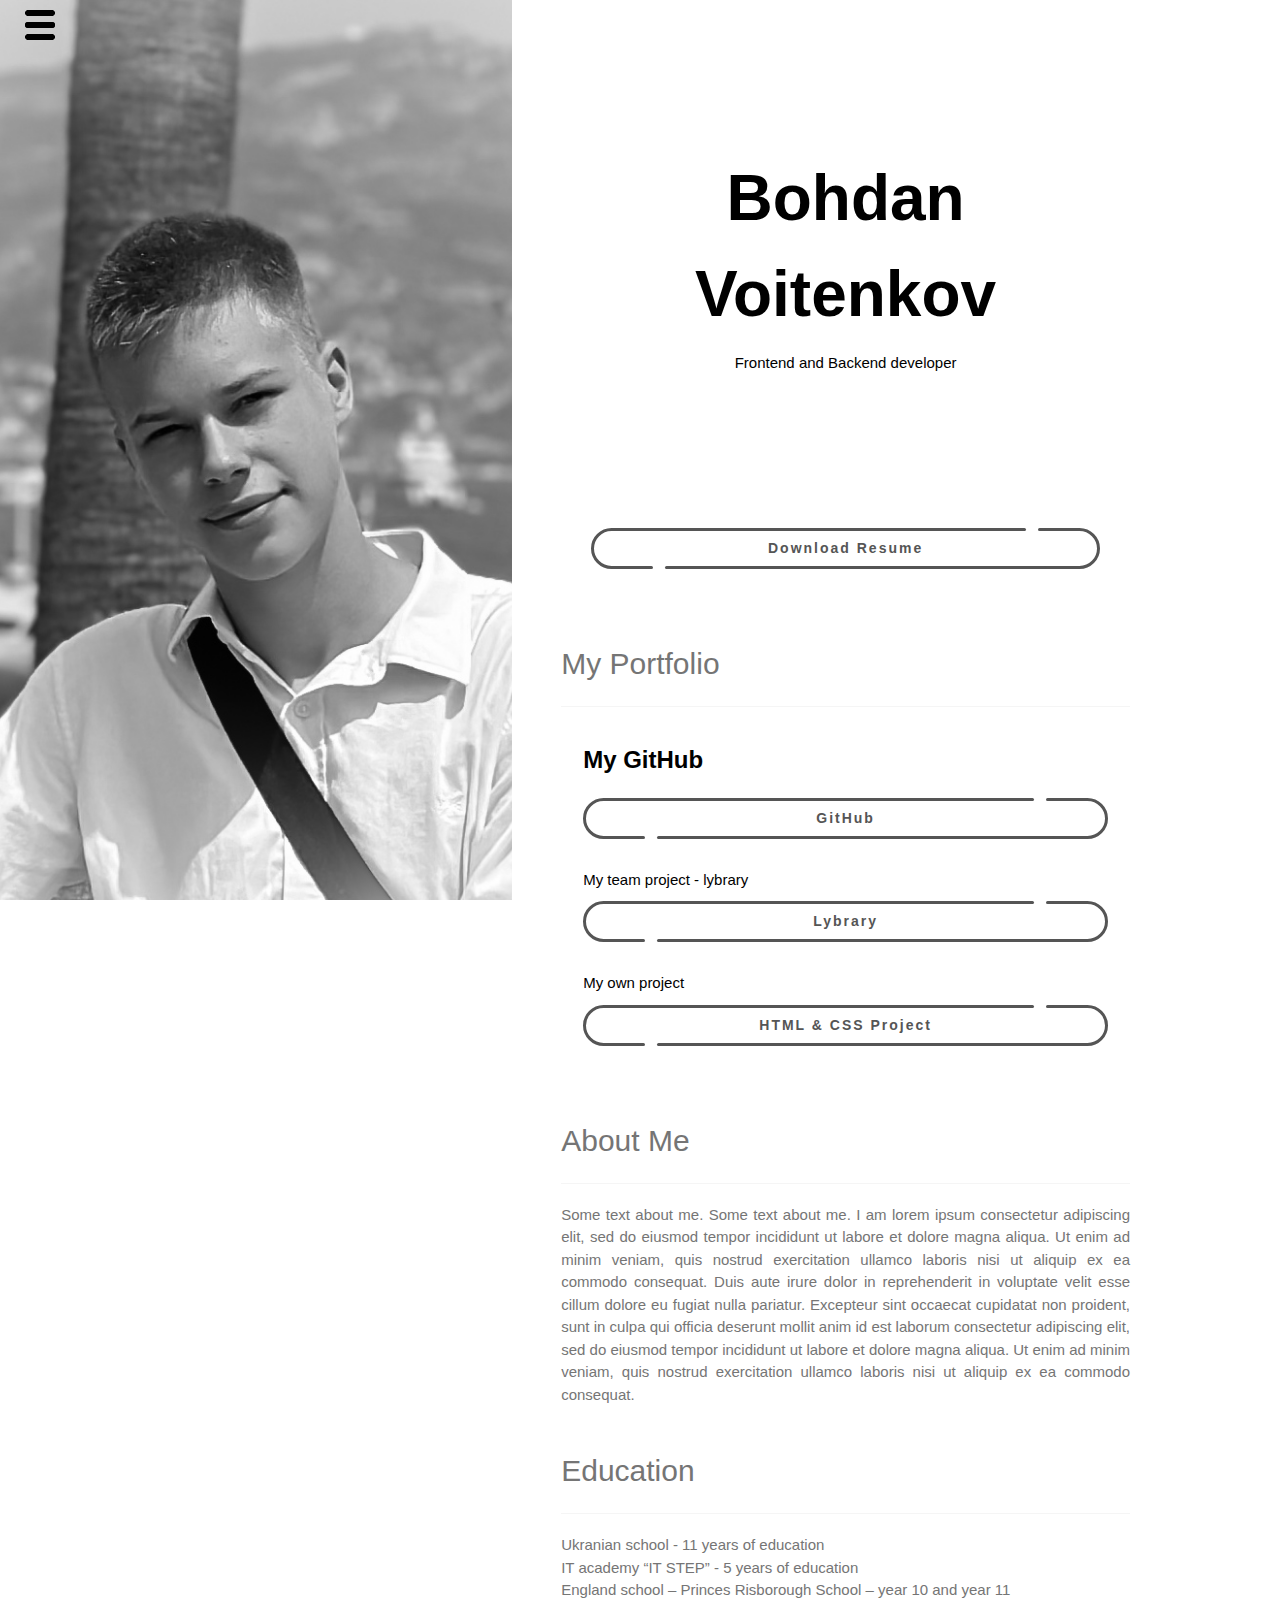
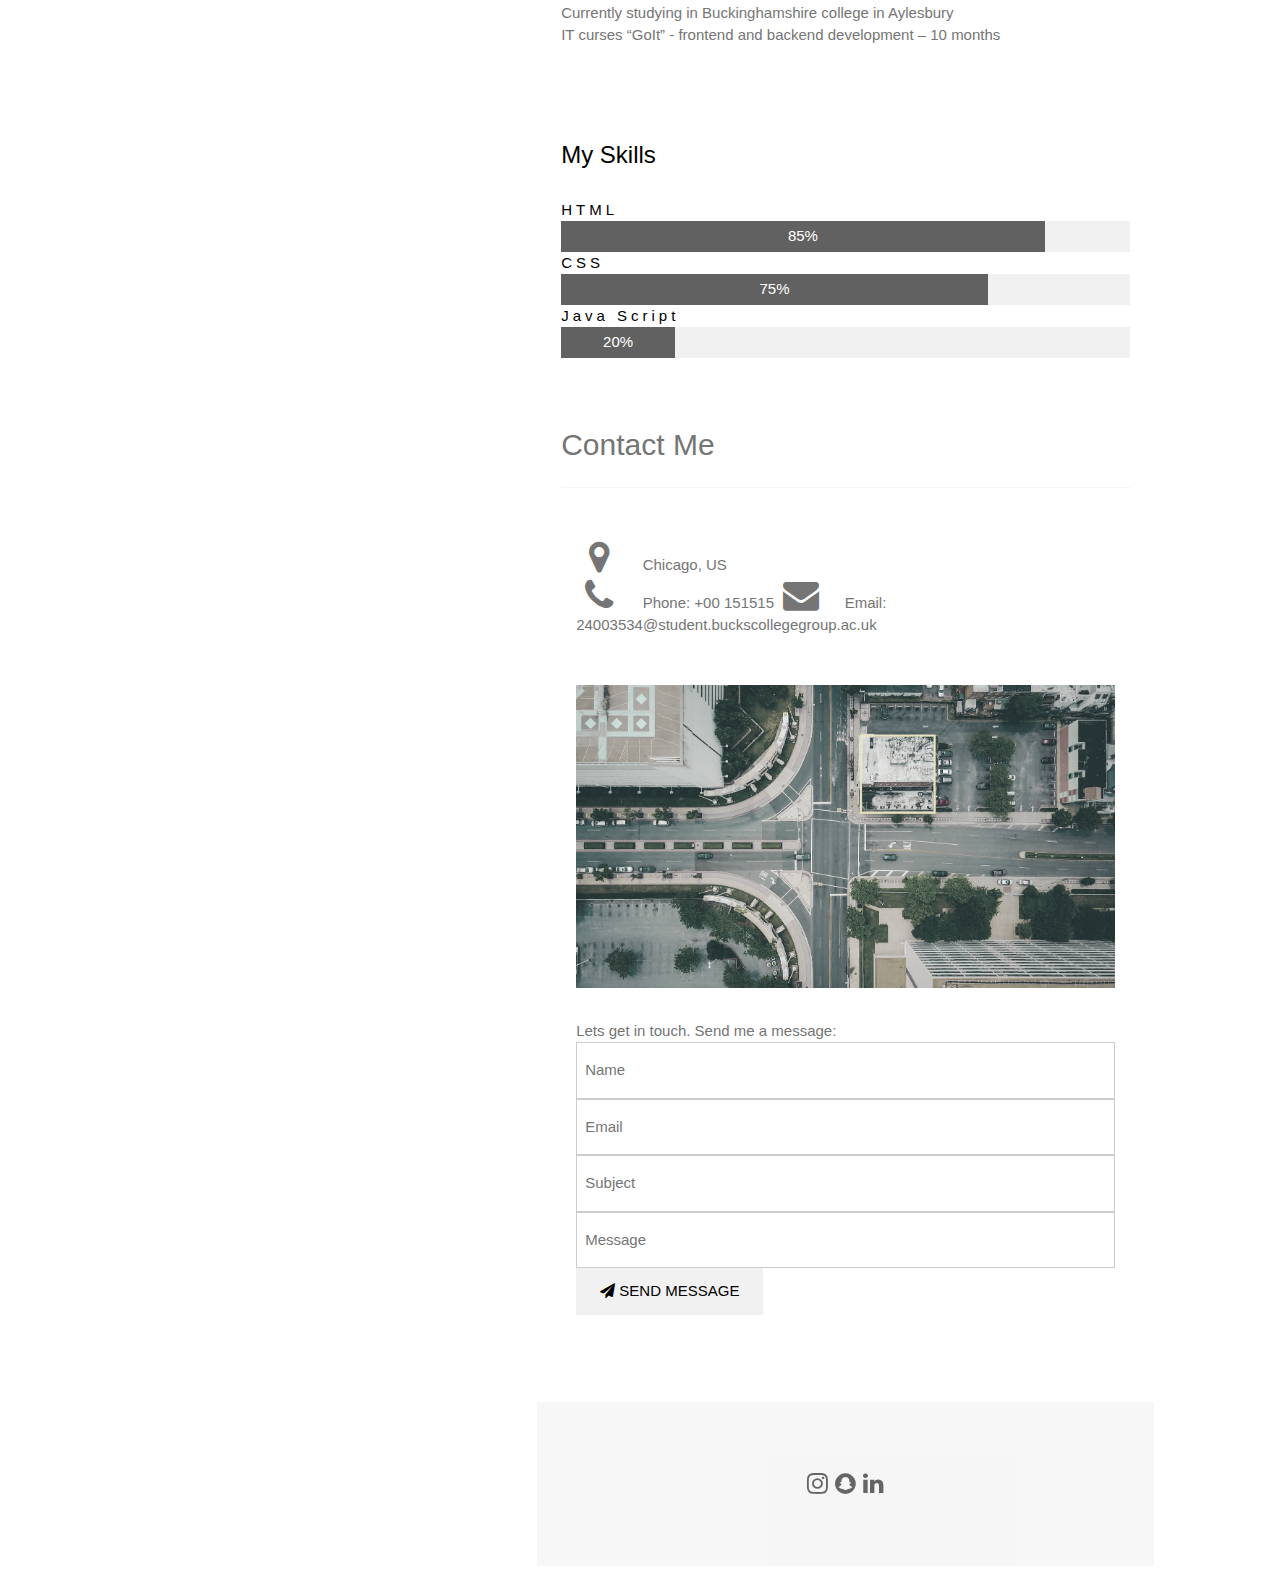
==== index.html @ 703442d8 "btn + contact" ====
<!DOCTYPE html>
<html>
    <head class="head">
<title>Digital Portfolio</title>
<meta charset="UTF-8">
<meta name="viewport" content="width=device-width, initial-scale=1">
<!-- <link rel="stylesheet" href="https://www.w3schools.com/w3css/4/w3.css"> -->
<link rel="stylesheet" href="style.css">
 <link rel="stylesheet" href="w3.css">
<link rel="stylesheet" href="https://fonts.googleapis.com/css?family=Montserrat">
<link rel="stylesheet" href="https://cdnjs.cloudflare.com/ajax/libs/font-awesome/4.7.0/css/font-awesome.min.css">
<!-- Подключение внешнего CSS-файла -->


</head>
<body>



  <div class="img-nav">

    



  <nav class="navbar-burger-mn">
    <div class="back-color-burger">
    <button class="burger-btn-burger-mn"><input type="checkbox" role="button" aria-label="Display the menu" class="menu">
    </button>
    <ul class="nav-links-burger-mn">
      
        <li><a href="#home">Main</a></li>
        <li><a href="#about">About</a></li>
        <li><a href="#education">Education</a></li>
        <li><a href="#skills">Skills</a></li>
      
    </ul>
  </div>
</nav>
<!-- _____________________________ IMG__start_________________________ -->
 
</div>

<div class="main-img">
  <nav class="w3-sidebar w3-hide-medium w3-hide-small" style="width:40%">
    <div class="bgimg">
      <!-- <img src="./img/mainphotoblk.jpg" alt="BV" class="bgimg" > -->
    </div>
  </nav>
  </div>


<!-- _____________________________IMG__END__________________________________ -->

<!-- Hidden Sidebar (reveals when clicked on menu icon) -->

<!-- Page Content -->
<div class="w3-main w3-padding-large" style="margin-left:40%">


  <!-- Header -->
  <header class="w3-container w3-center" style="padding:128px 16px" id="home">
    <h1 class="w3-jumbo"><b>Bohdan Voitenkov</b></h1>
    <p style="padding-bottom: 10px;">Frontend and Backend developer</p>
    <img src="./img/mainphotoblk.jpg" class="w3-image w3-hide-large w3-hide-small w3-round" style="display:block;width:60%;margin:auto;">
    <img src="./img/mainphotoblk.jpg" class="w3-image w3-hide-large w3-hide-medium w3-round" width="1000" height="1333">
    <!-- <button class="w3-button w3-light-grey w3-padding-large w3-margin-top">
      <a href="./Additional/CV.pdf" download="CV.pdf">
      <i class="fa fa-download"></i> Download Resume
    </a>
    </button> -->

    

    
  
  </header>
  <div class="links">
    <a href="./Additional/CV.pdf" download="CV.pdf" target="_blank" class="button type--A">
      <div class="button__line"></div>
      <div class="button__line"></div>
      <span class="button__text">Download Resume</span>
      <div class="button__drow1"></div>
      <!-- <div class="button__drow2"></div> -->
    </a>
  </div>
  

  <!-- Portfolio Section -->
  <div class="w3-padding-32 w3-content" id="portfolio">
    <h2 class="w3-text-grey">My Portfolio</h2>
    <hr class="w3-opacity">
    

    <!-- Grid for photos -->
    <div class="w3-row-padding" style="margin:0 -16px">
      <!-- <div class="w3-half"> -->
        
        
          <div class="links">
            <h3><b>My GitHub</b></h3>
          <a href="https://github.com/kikro1" target="_blank" class="button type--A">
            <div class="button__line"></div>
            <div class="button__line"></div>
            <span class="button__text">GitHub</span>
            <div class="button__drow1"></div>
            <!-- <div class="button__drow2"></div> -->
          </a>
        </div>
        <div class="links">
          <p>My team project - lybrary</p>
          <a href="https://dipsikeducation.github.io/kilobyte/" target="_blank" class="button type--A">
            <div class="button__line"></div>
            <div class="button__line"></div>
            <span class="button__text">Lybrary</span>
            <div class="button__drow1"></div>
            <div class="button__drow2"></div>
          </a>
        </div>
        <div class="links">
          <p>My own project</p>
          <a href="https://kikro1.github.io/goit-markup-hw-04/" target="_blank" class="button type--A">
            <div class="button__line"></div>
            <div class="button__line"></div>
            <span class="button__text">HTML & CSS Project</span>
            <div class="button__drow1"></div>
            <div class="button__drow2"></div>
          </a>
        </div>
      <!-- </div> -->

      
    <!-- End photo grid -->
    
  <!-- End Portfolio Section -->
  </div>

  <!-- About Section -->
  <div class="w3-content w3-justify w3-text-grey w3-padding-32" id="about">
    <h2>About Me</h2>
    <hr class="w3-opacity">
    <p>Some text about me. Some text about me. I am lorem ipsum consectetur adipiscing elit, sed do eiusmod tempor incididunt ut labore et dolore magna aliqua. Ut enim ad minim veniam, quis nostrud exercitation ullamco laboris nisi ut aliquip ex ea commodo
      consequat. Duis aute irure dolor in reprehenderit in voluptate velit esse cillum dolore eu fugiat nulla pariatur. Excepteur sint occaecat cupidatat non proident, sunt in culpa qui officia deserunt mollit anim id est laborum consectetur adipiscing
      elit, sed do eiusmod tempor incididunt ut labore et dolore magna aliqua. Ut enim ad minim veniam, quis nostrud exercitation ullamco laboris nisi ut aliquip ex ea commodo consequat.
    </p>
    <div class="w3-content w3-justify w3-text-grey w3-padding-32" id="education">
      <h2>Education</h2>
      <hr class="w3-opacity">
      <p> 
Ukranian school - 11 years of education <br>

IT academy “IT STEP” - 5 years of education  <br>

England school – Princes Risborough School – year 10 and year 11 <br>

Currently studying in Buckinghamshire college in Aylesbury  <br>

IT curses “GoIt” - frontend and backend development – 10 months  <br>
      </p>
      </div>
      
    </div>
    <div class="skills" id="skills">
    <h3 class="w3-padding-16">My Skills</h3>
    <p class="w3-wide">HTML </p>
    <div class="w3-light-grey">
      <div class="w3-container w3-center w3-padding-small w3-dark-grey" style="width:85%">85%</div>
    </div>
    <p class="w3-wide">CSS</p>
    <div class="w3-light-grey">
      <div class="w3-container w3-center w3-padding-small w3-dark-grey" style="width:75%">75%</div>
    </div>
    <p class="w3-wide">Java Script</p>
    <div class="w3-light-grey">
      <div class="w3-container w3-center w3-padding-small w3-dark-grey" style="width:20%">20%</div>
    </div><br>
  </div>

  <div class="w3-padding-32 w3-content w3-text-grey" id="contact" style="margin-bottom:64px">
    <h2>Contact Me</h2>
    <hr class="w3-opacity">
    <div class="contact-section">
    <div class="w3-section contact-way">
      
      <p><i class="fa fa-map-marker fa-fw w3-xxlarge w3-margin-right"></i> Chicago, US</p>
      <a href="tel:+00 151515"><i class="fa fa-phone fa-fw w3-xxlarge w3-margin-right"></i> Phone: +00 151515</a>
      <a href="mailto:24003534@student.buckscollegegroup.ac.uk"><i class="fa fa-envelope fa-fw w3-xxlarge w3-margin-right"> </i> Email: 24003534@student.buckscollegegroup.ac.uk</a>
    </div>
    
    <!-- Image of location/map -->
    <img src="./img/map.jpg" class="w3-image w3-greyscale" style="width:100%;margin:32px 0">
   
    <p>Lets get in touch. Send me a message:</p>
    <form action="/action_page.php" target="_blank">
      <p><input class="w3-input w3-padding-16 w3-border" type="text" placeholder="Name" required name="Name"></p>
      <p><input class="w3-input w3-padding-16 w3-border" type="text" placeholder="Email" required name="Email"></p>
      <p><input class="w3-input w3-padding-16 w3-border" type="text" placeholder="Subject" required name="Subject"></p>
      <p><input class="w3-input w3-padding-16 w3-border" type="text" placeholder="Message" required name="Message"></p>
      <p>
        <button class="w3-button w3-light-grey w3-padding-large" type="submit">
          <i class="fa fa-paper-plane"></i> SEND MESSAGE
        </button>
      </p>
    </form>
  
    </div>
    
  </div> 
  <!-- End Contact Section -->
    
  

  <footer class="w3-container w3-padding-64 w3-light-grey w3-center w3-opacity w3-xlarge" style="margin:-24px">

    <a href="https://www.instagram.com/" target="_blank"><i class="fa fa-instagram w3-hover-opacity"></i></a>
    <a href="https://www.snapchat.com/" target="_blank"><i class="fa fa-snapchat w3-hover-opacity"></i></a>
    <a href="https://www.linkedin.com/" target="_blank"><i class="fa fa-linkedin w3-hover-opacity"></i></a>

    
  <!-- End footer -->
  </footer>

    

  <script src="script.js"></script>
  

</body>
---- style.css ----
/* ____________________________general__start__________________________ */

body, h1,h2,h3,h4,h5,h6 {font-family: "Montserrat", sans-serif}
.w3-row-padding img {margin-bottom: 12px}

a {
  text-decoration: none;
}



  /* ____________________________general__end__________________________ */



/* ________________________buttons__start______________________ */
.type--A{
    --line_color : #555555 ;
    --back_color : #FFECF6  ;
  }
  .type--B{
    --line_color : #1b1919 ;
    --back_color : #E9ECFF
  }
  .type--C{
    --line_color : #00135C ;
    --back_color : #DEFFFA 
  }
  .button{
      position : relative ;
    
      width : 240px ;
      height : 56px ;
      text-decoration : none ;
      font-size : 14px ; 
      font-weight : bold ;
      color : var(--line_color) ;
      letter-spacing : 2px ;
      transition : all .3s ease ;
      
  }
  .button__text{
      display : flex ;
      justify-content : center ;
      align-items : center ;
      width : 100% ;
      height : 100% ;
      padding: 10px;
  }
  .button::before,
  .button::after,
  .button__text::before,
  .button__text::after{
      content : '' ;
      position : absolute ;
      height : 3px ;
      border-radius : 2px ;
      background : var(--line_color) ;
      transition : all .5s ease ;
  }
  .button::before{
      top : 0 ;
      left : 54px ;
      width : calc( 100% - 56px * 2 - 16px ) ;
  }
  .button::after{
      top : 0 ;
      right : 54px ;
      width : 8px ;
    }
    .button__text::before{
      bottom : 0 ;
      right : 54px ;
      width : calc( 100% - 56px * 2 - 16px ) ;
  }
  .button__text::after{
      bottom : 0 ;
      left : 54px ;
      width : 8px ;
  }
  .button__line{
      position : absolute ;
      top : 0 ;
      width : 56px ;
      height : 100% ;
      overflow : hidden ;
  }
  .button__line::before{
      content : '' ;
      position : absolute ;
      top : 0 ;
      width : 150% ;
      height : 100% ;
      box-sizing : border-box ;
      border-radius : 300px ;
      border : solid 3px var(--line_color) ;
  }
  .button__line:nth-child(1),
  .button__line:nth-child(1)::before{
      left : 0 ;
  }
  .button__line:nth-child(2),
  .button__line:nth-child(2)::before{
      right : 0 ;
  }
  .button:hover{
      letter-spacing : 6px ;
  }
  .button:hover::before,
  .button:hover .button__text::before{
      width : 8px ;
  }
  .button:hover::after,
  .button:hover .button__text::after{
      width : calc( 100% - 56px * 2 - 16px ) ;
  }
 
  
  /* 本体には関係ないスタイル */

  /* ________________________buttons__end______________________ */

  .container{
      width : 100% ;
      height : 300px ;
      display : flex ;
      flex-direction : column ;
      justify-content : center ;
      align-items : center ;
  }
  .button:not(:last-child){
    margin-bottom : 64px ;
  }




  /* ____________________________burger menu__start__________________________ */

  .links {
    padding: 15px;
    margin: 15px;
    padding-top: 0px;
  }
  .links p, h3{
    padding-bottom: 10px;
  }



  * {
    margin: 0;
    padding: 0;
    box-sizing: border-box;
}

.navbar-burger-mn {
    flex-direction: row;
    display: flex;
    justify-content: flex-start; 
    /* padding: 20px; */
    /* background-color: rgba(51, 51, 51, 0.8); */
    position: relative; 
    z-index: 1; 
    align-items:start;
}



.burger-btn-burger-mn {
    display: none;
    background-color: transparent; /* Прозрачный фон кнопки */
    /* color: rgb(0, 0, 0); */
    border: none; /* Убираем границу кнопки */
    font-size: 24px;
    cursor: pointer;
    padding: 10px;
    /* z-index: 1; */
    margin-right: 20px; /* Отступ кнопки от правого края */
    
}

.nav-links-burger-mn {
    list-style: none;
    display: flex;
    padding-right: 20px;
}

.nav-links-burger-mn li {
    /* margin:  15px; */
    padding-right: 20px;
    
}

/* .nav-links-burger-mn a {
    color: rgb(255, 255, 255);
    text-decoration: none;
    font-size: 18px;
} */

@media (min-width: 993px) {
    .nav-links-burger-mn {
        display: none;
        position: absolute;
        right: 0;
        top: 60px; /* Отступ сверху, чтобы меню было ниже кнопки */
        flex-direction: row;
        gap: 10px;
        /* background-color: rgba(51, 51, 51, 0.9);  */
        width: 100%;
        text-align: justify; /* Выравнивание текста по правому краю */
        padding-right: 20px;
        /* z-index: -2; */
        color: white;
        
    }
    

    .burger-btn-burger-mn {
        display: block;
    }

    .nav-links-burger-mn.open-burger-mn {
        display: flex;
        
 
        

    }
    .nav-links-burger-mn.open-burger-mn a{
    /* background-color: #b3b3b3; */
    padding: 15px;
    margin: 0px;
    transition: opacity 2s ease-in-out;

    
    
    
    }




    .nav-links-burger-mn li {
        margin: 10px 0;
      
    }

    .nav-links-burger-mn a {
        color: white;
        text-decoration: none;
        font-size: 18px;
        margin-left: 10px;
        transition: 0.3s;
      transition-delay: 0.3s;
    }
    
}


@media (max-width: 992px) {
    .nav-links-burger-mn {
        display: none;
        position: absolute;
        right: 0;
        top: 60px; /* Отступ сверху, чтобы меню было ниже кнопки */
        flex-direction: row;
        /* background-color: rgba(51, 51, 51, 0.9);  */
        width: 100%;
        text-align: right; /* Выравнивание текста по правому краю */
        
        /* z-index: -2; */
        gap: 10px;
        
    }

    .burger-btn-burger-mn {
        display: block;
        padding-right: 20px;
    }

    .nav-links-burger-mn.open-burger-mn {

        display: flex;
        

    }
    .nav-links-burger-mn.open-burger-mn a{
      /* background-color: #b3b3b3; */
      padding: 15px;
      margin: 0px;
      transition: opacity 2s ease-in-out;
    }
    

    .nav-links-burger-mn li {
        margin: 10px 0;
    }
}
.nav-links-burger-mn a {
    color: rgb(255, 255, 255);
    text-decoration: none;
    font-size: 18px;
    margin-left: 0px;
    align-items: flex-start;
    
}


  /* ____________________________burger menu__start__________________________ */




  /* ____________________________burger menu-button__start__________________________ */
  @media (max-width: 992px) {
.menu.open-burger-mn {
    --c: rgb(255, 255, 255); /* the color */

    transition: 0.4s;
  transition-delay: 0.7s;
}
  }

  @media (min-width: 993px) {
    .menu.open-burger-mn {
        --c: rgb(255, 255, 255); /* the color */
    
        transition: 0.4s;
      transition-delay: 0.7s;
    }
    .open-burger-mn-back {
      background: black;
    position: fixed;
    top: 0;
    left: 0;
    width: 100%;
    height: 100px;
    /* transition: 0.1s;
    transition-delay: 0.1s; */
    overflow: hidden;
  
  }
      }


.menu {
    --s: 30px; /* control the size */
    --c: rgb(0, 0, 0); /* the color */
    
    height: var(--s);
    aspect-ratio: 1;
    border: none;
    padding: 0;
    border-inline: calc(var(--s)/2) solid #0000; 
    box-sizing: content-box;
    --_g1: linear-gradient(var(--c) 20%,#0000 0 80%,var(--c) 0) 
           no-repeat content-box border-box;
    --_g2: radial-gradient(circle closest-side at 50% 12.5%,var(--c) 95%,#0000) 
           repeat-y content-box border-box;
    background: 
      var(--_g2) left  var(--_p,0px) top,
      var(--_g1) left  calc(var(--s)/10 + var(--_p,0px)) top,
      var(--_g2) right var(--_p,0px) top,
      var(--_g1) right calc(var(--s)/10 + var(--_p,0px)) top;
    background-size: 
      20% 80%,
      40% 100%;
    position: relative;
    clip-path: inset(0 25%);
    -webkit-mask: linear-gradient(90deg,#0000,#000 25% 75%,#0000);
    cursor: pointer;
    transition: 
      background-position .5s var(--_s,.5s), 
      clip-path 0s var(--_s,.6s);
    -webkit-appearance:none;
    -moz-appearance:none;
    appearance:none;
  }
  .menu:before,
  .menu:after {
    content:"";
    position: absolute;
    border-radius: var(--s);
    inset: 40% 0;
    background: var(--c);
    transition: transform .5s calc(.5s - var(--_s,.5s));
  }
  
  .menu:checked {
    clip-path: inset(0);
    --_p: calc(-1*var(--s));
    --_s: 0s;
  }
  .menu:checked:before {
    transform: rotate(45deg);
  }
  .menu:checked:after {
    transform: rotate(-45deg);
    
  }

  .menu.open-burger-mn {

    /* background-color: #ffffff; */
  }
  .menu:focus-visible {
    clip-path: none;
    -webkit-mask: none;
    border: none;
    outline: 2px solid var(--c);
    outline-offset: 5px;
  }
  
  body {
    margin:0;
    min-height:100vh;
    display:grid;
    place-content:center;
  }
    /* ____________________________burger menu-button__end__________________________ */


    .bgimg {
        background-position: center;
        background-repeat: no-repeat;
        background-size: cover;
        background-image: url(./img/mainphotoblk.jpg); 
        height: 100%; 
        width: 100%; 
        position: relative; 
        top: 0; 
        left:  0;
        /* z-index: -2;  */
    }

    .img-nav {
        display: flex;
    
        padding: 0px;
        margin: 0px;
        left: 0px;
        position: fixed;
        top: 0; /* Начало сверху */
        left:  0;
        z-index: 999;
    }
    .open-burger-mn-back {
        background: black;
      position: fixed;
      top: 0;
      left: 0;
      width: 100%;
      height: 100px;
      z-index: 99999;
      /* transition: 0.1s;
      transition-delay: 0.1s; */
      overflow: hidden;
    
    }

    .main-img {
      display: flex;
    
        padding: 0px;
        margin: 0px;
        left: 0px;
        position: fixed;
        top: 0; /* Начало сверху */
        left:  0;
    }

    .contact-section {
      padding: 15px;

    }
    .contact-section {
      gap: 10px;
    }
    .contact-way {
      flex-direction: column;
    }
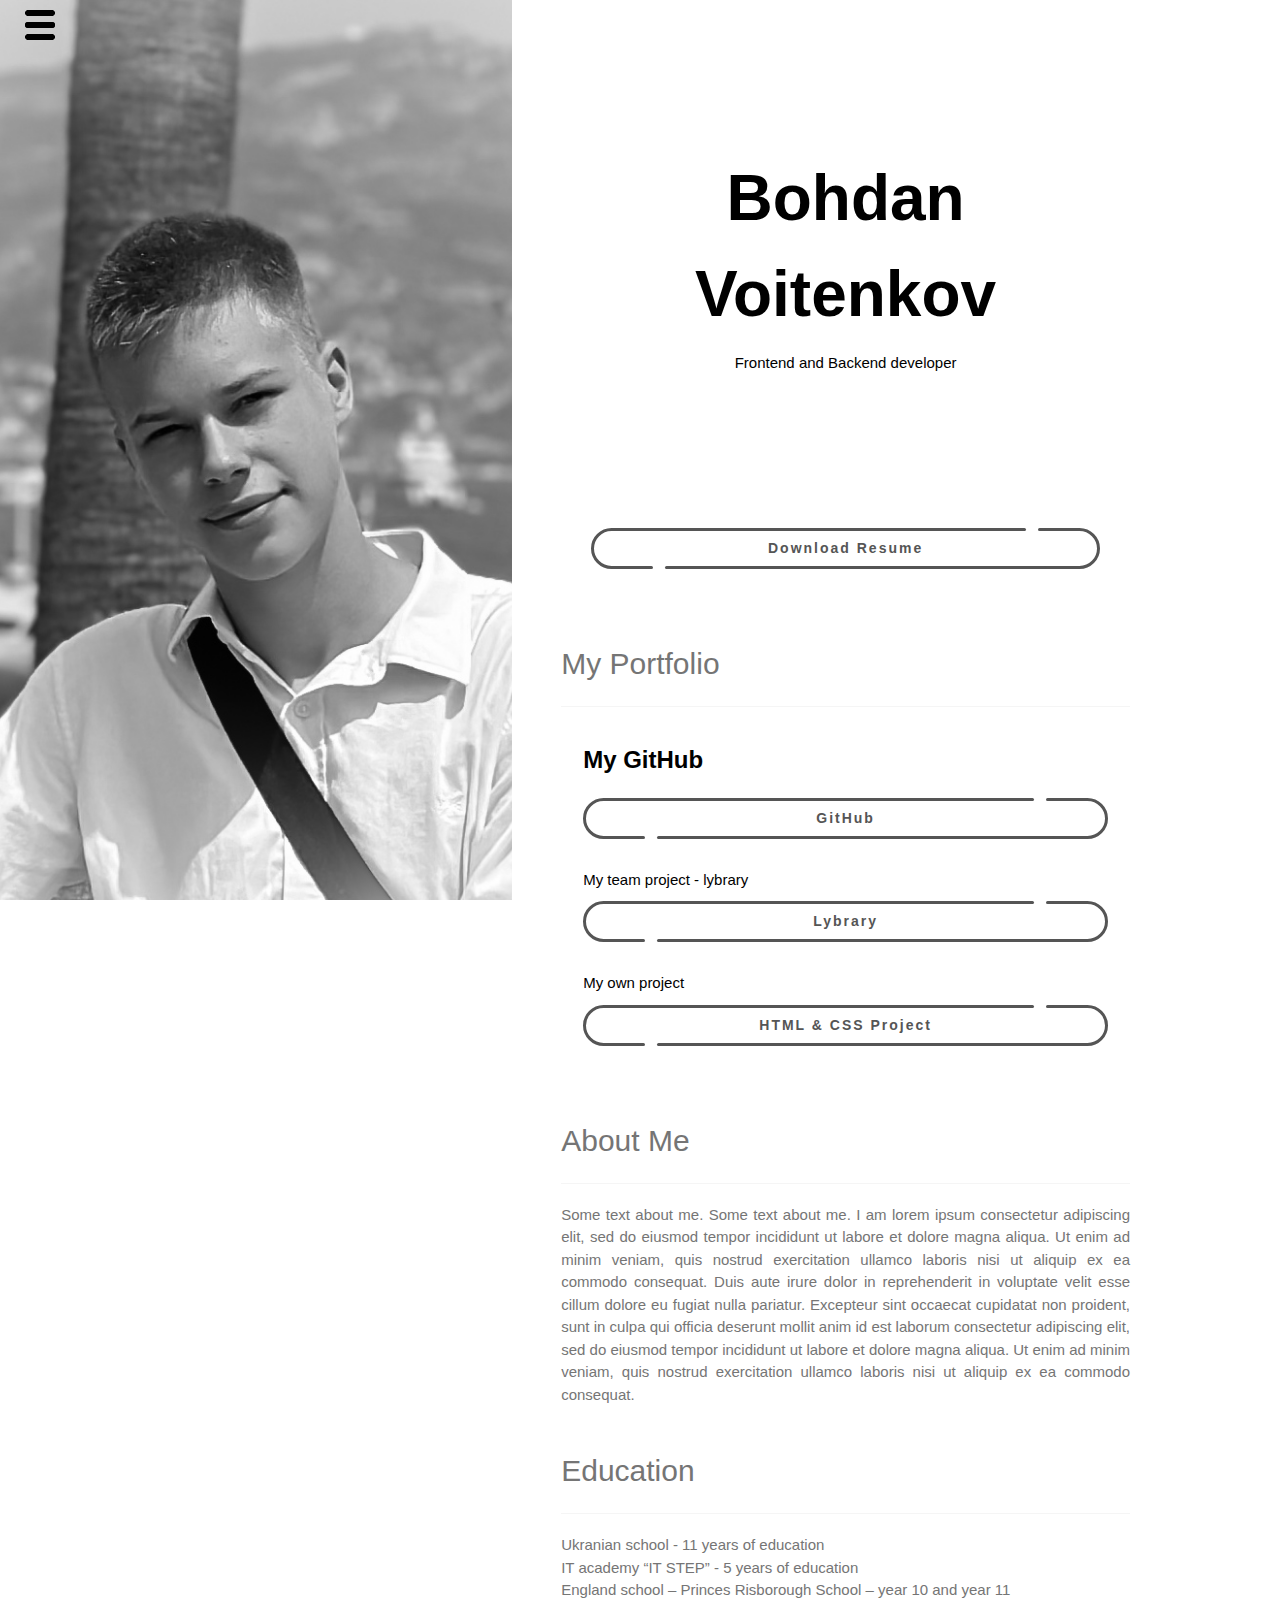
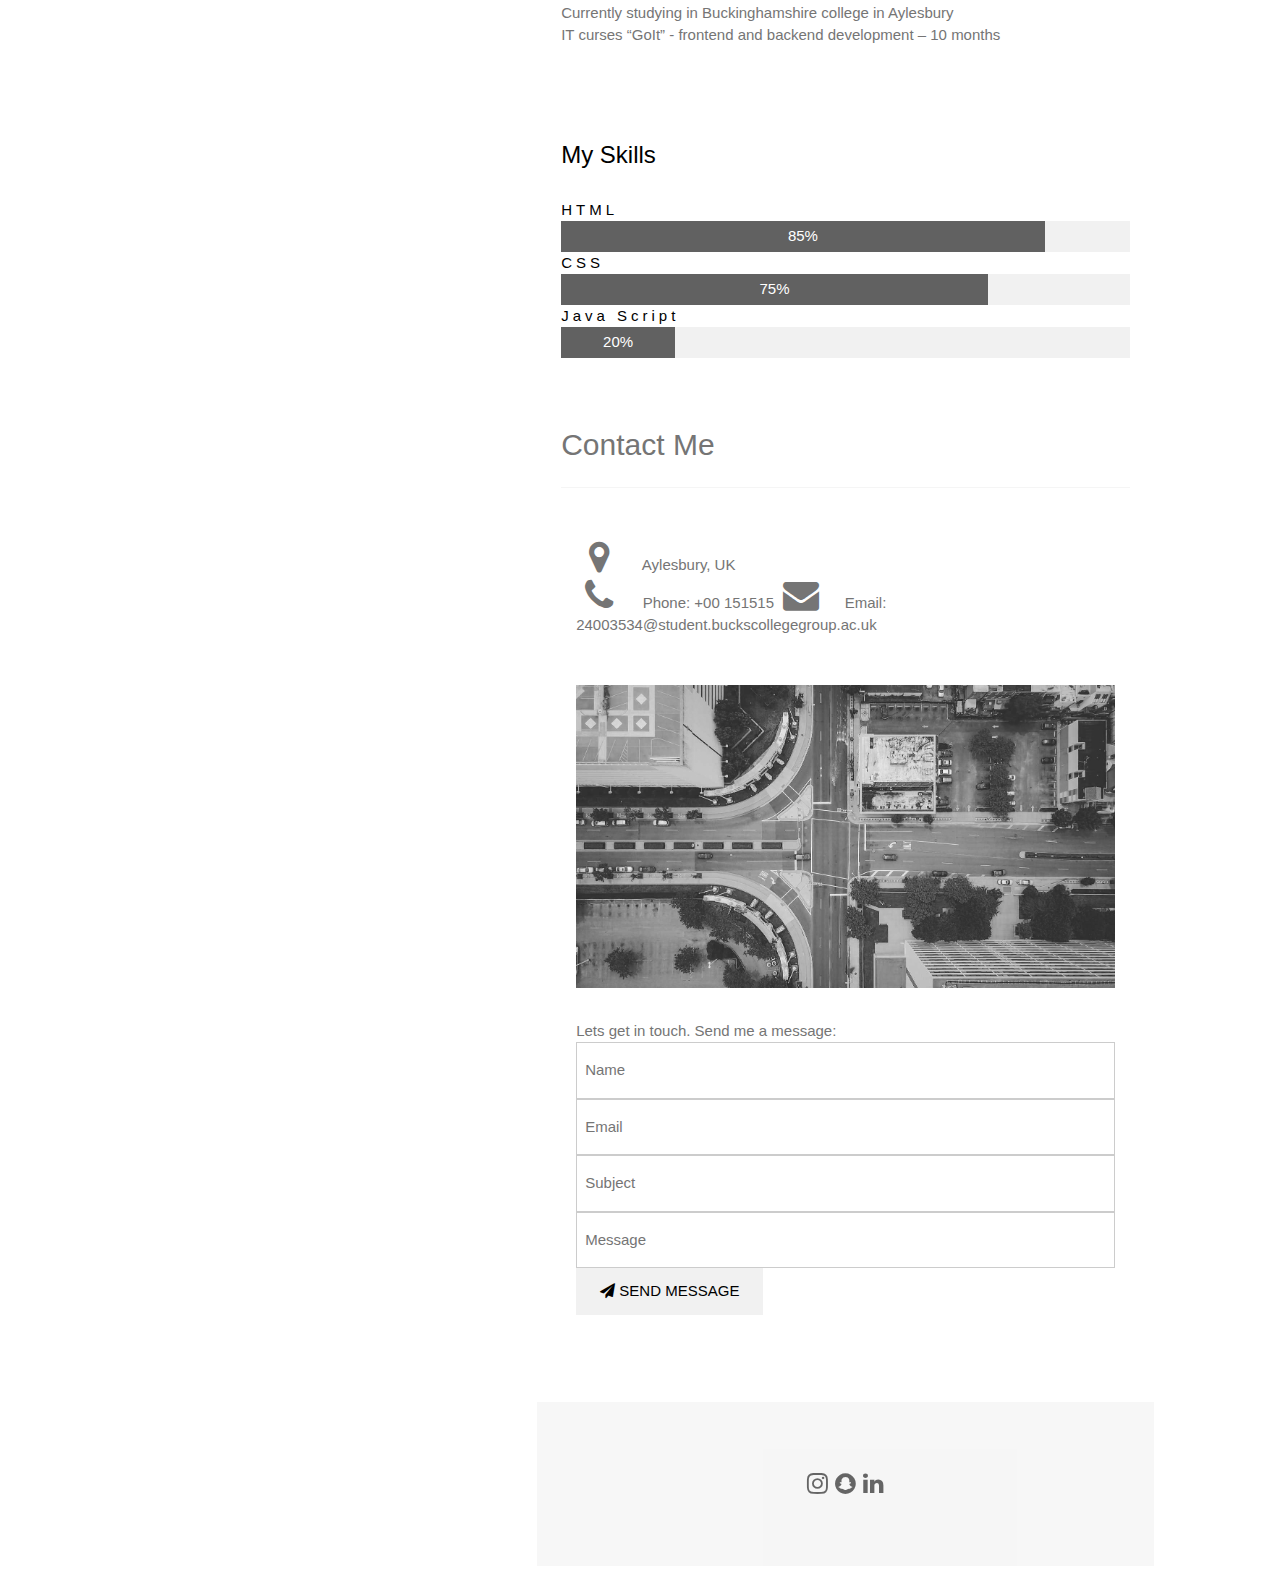
==== commit d209c4d5: "img" ====
--- a/index.html
+++ b/index.html
@@ -179,16 +179,16 @@
   <div class="w3-padding-32 w3-content w3-text-grey" id="contact" style="margin-bottom:64px">
     <h2>Contact Me</h2>
     <hr class="w3-opacity">
-    <div class="contact-section">
+    <div class="contact-section"> 
     <div class="w3-section contact-way">
       
-      <p><i class="fa fa-map-marker fa-fw w3-xxlarge w3-margin-right"></i> Chicago, US</p>
+      <p><i class="fa fa-map-marker fa-fw w3-xxlarge w3-margin-right"></i> Aylesbury, UK</p>
       <a href="tel:+00 151515"><i class="fa fa-phone fa-fw w3-xxlarge w3-margin-right"></i> Phone: +00 151515</a>
       <a href="mailto:24003534@student.buckscollegegroup.ac.uk"><i class="fa fa-envelope fa-fw w3-xxlarge w3-margin-right"> </i> Email: 24003534@student.buckscollegegroup.ac.uk</a>
     </div>
     
     <!-- Image of location/map -->
-    <img src="./img/map.jpg" class="w3-image w3-greyscale" style="width:100%;margin:32px 0">
+    <img src="./img/mapblk.JPG" class="w3-image w3-greyscale" style="width:100%;margin:32px 0">
    
     <p>Lets get in touch. Send me a message:</p>
     <form action="/action_page.php" target="_blank">
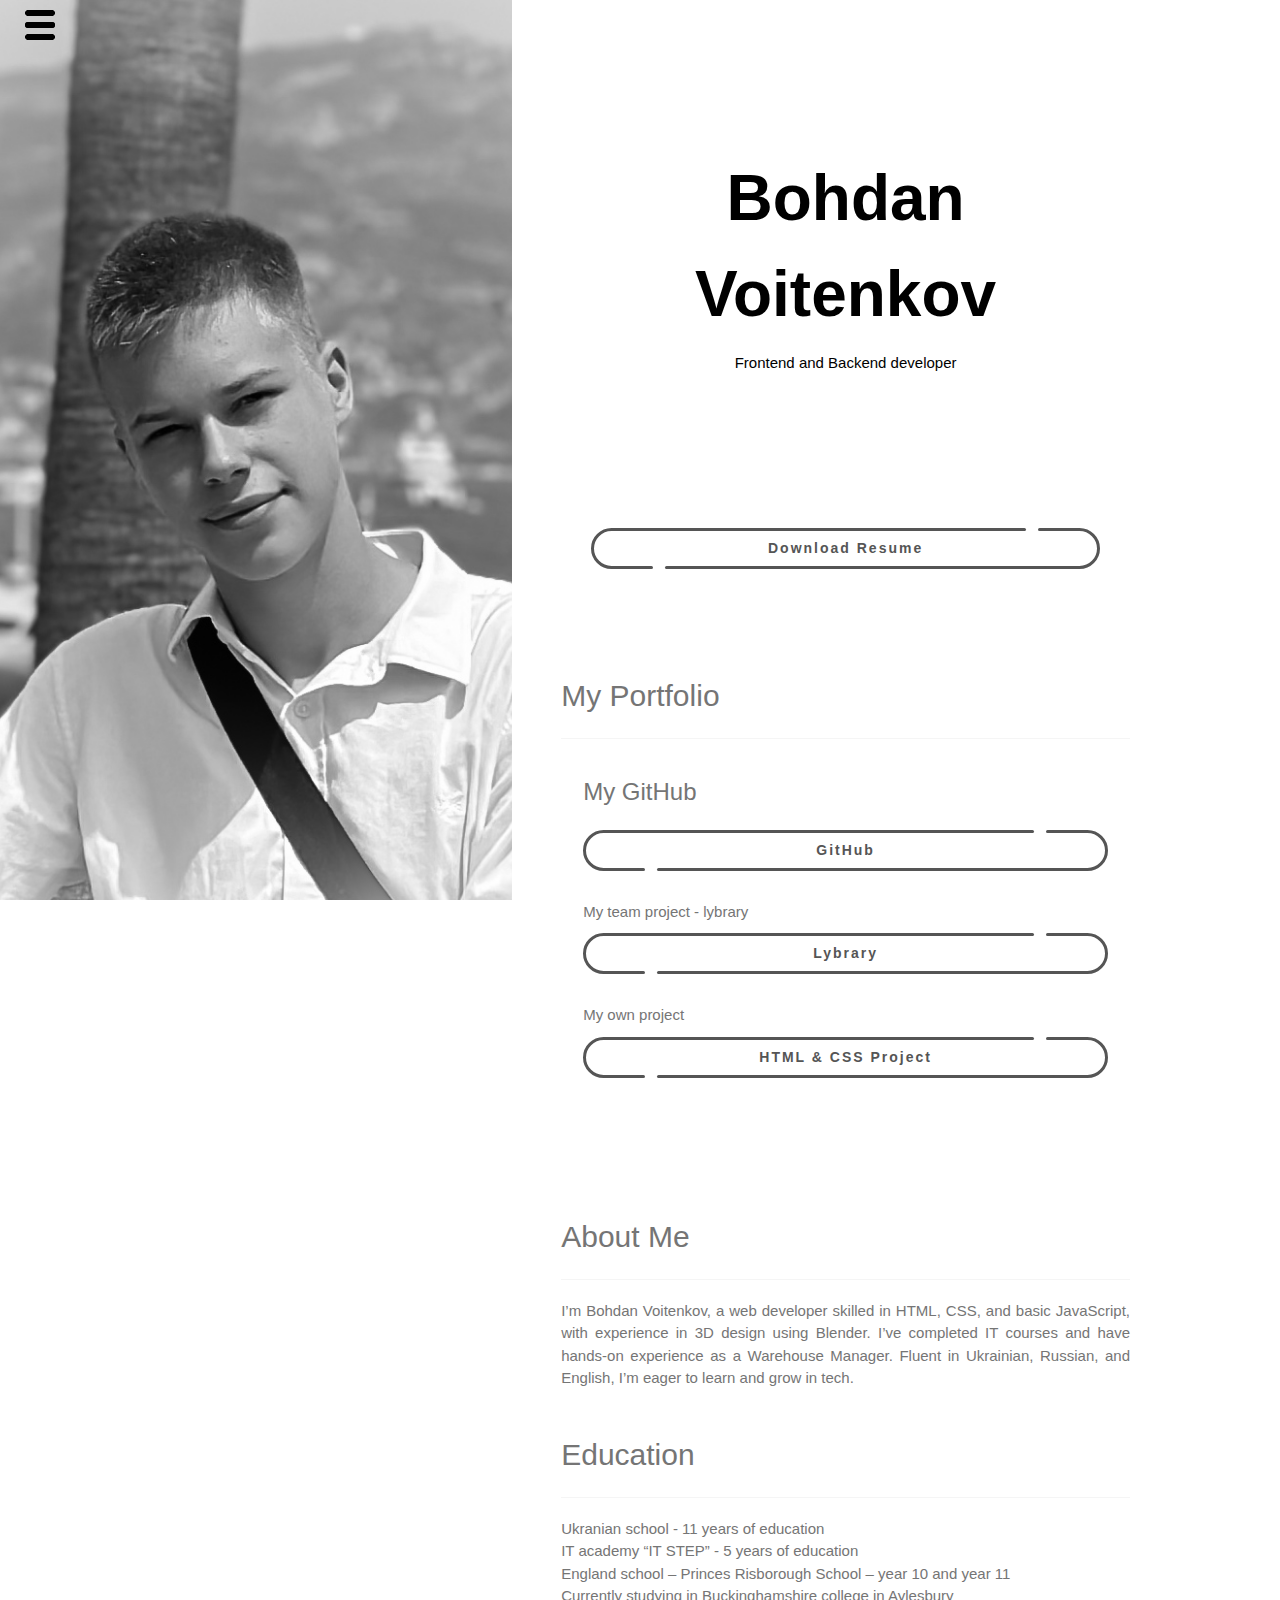
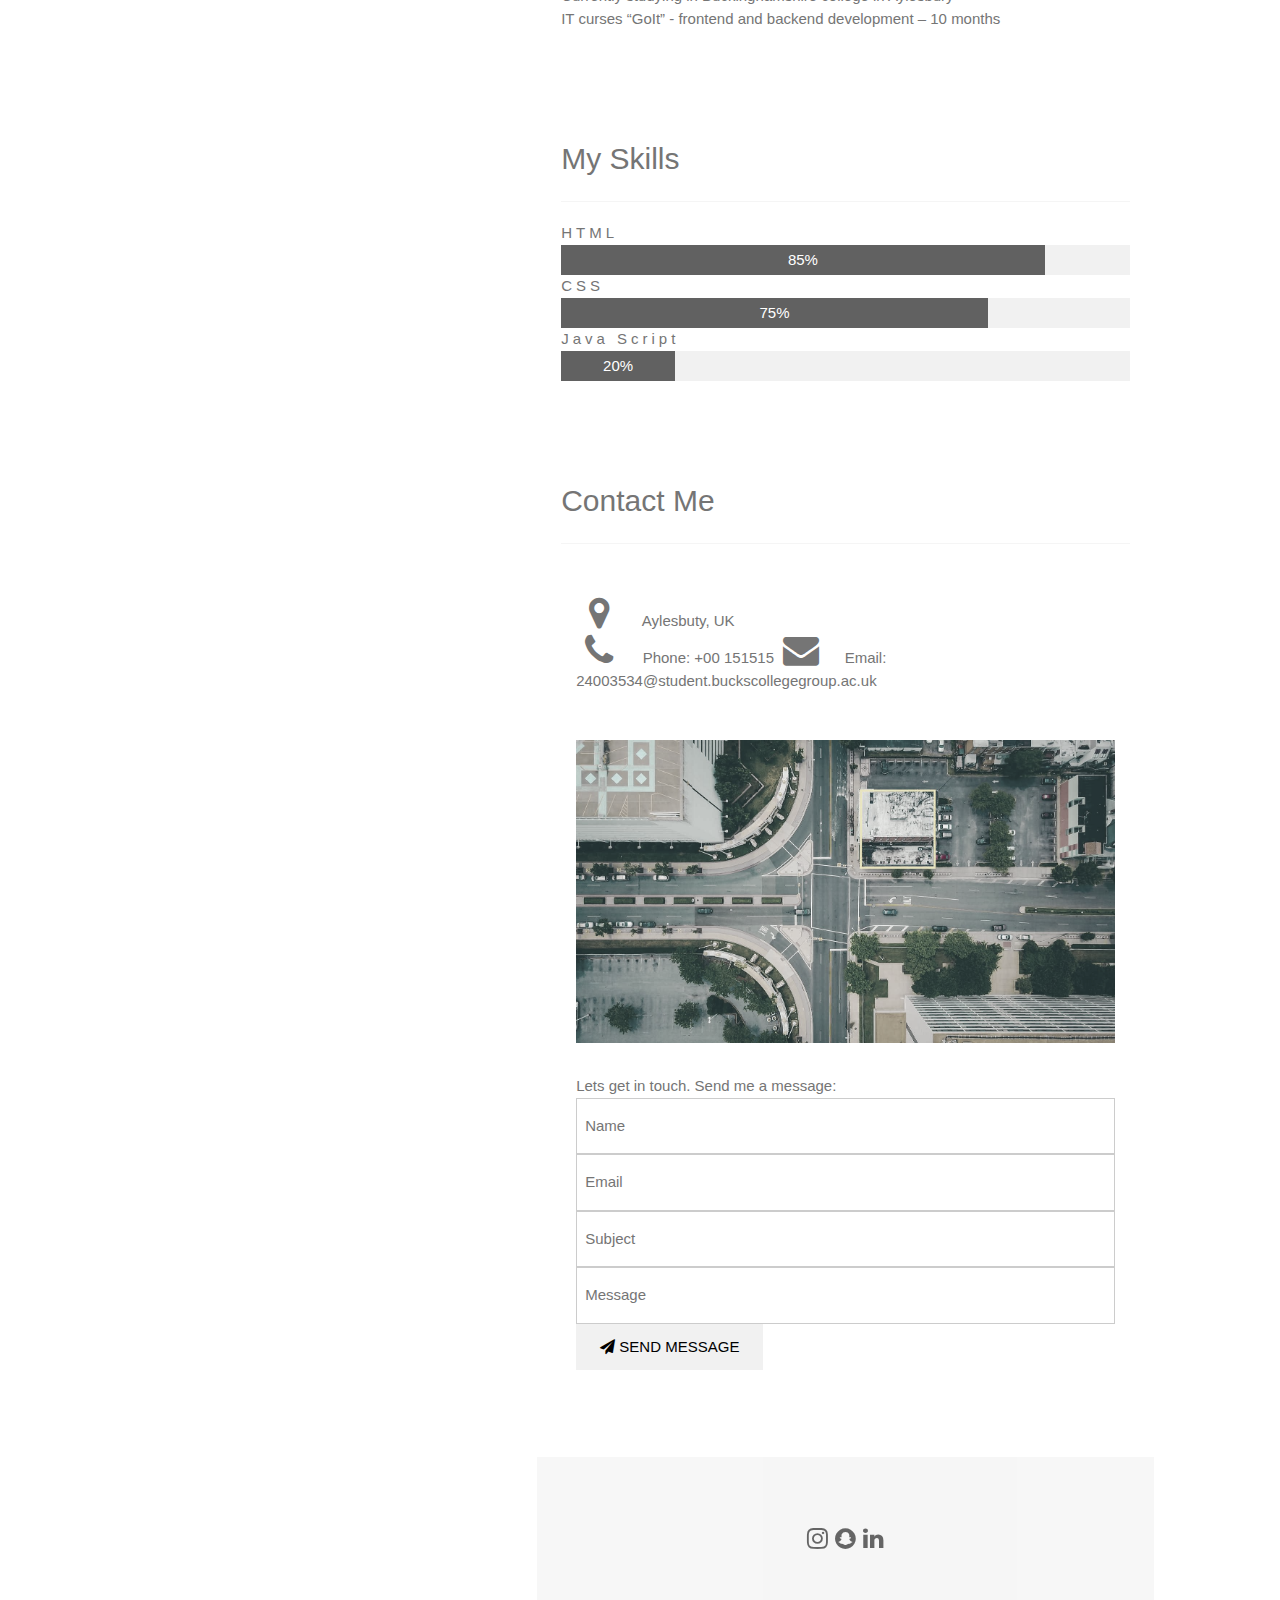
==== commit 92d14f82: "pages" ====
--- a/index.html
+++ b/index.html
@@ -29,10 +29,10 @@
     </button>
     <ul class="nav-links-burger-mn">
       
-        <li><a href="#home">Main</a></li>
-        <li><a href="#about">About</a></li>
-        <li><a href="#education">Education</a></li>
-        <li><a href="#skills">Skills</a></li>
+        <li><a href="./pages/portfolio.html">Portfolio</a></li>
+        <li><a href="./pages/about.html">About</a></li>
+        <li><a href="./pages/education.html">Education</a></li>
+        <li><a href="./pages/skills.html">Skills</a></li>
       
     </ul>
   </div>
@@ -87,6 +87,7 @@
   
 
   <!-- Portfolio Section -->
+  <div class="w3-content w3-justify w3-text-grey w3-padding-32" id="about">
   <div class="w3-padding-32 w3-content" id="portfolio">
     <h2 class="w3-text-grey">My Portfolio</h2>
     <hr class="w3-opacity">
@@ -98,7 +99,7 @@
         
         
           <div class="links">
-            <h3><b>My GitHub</b></h3>
+            <h3>My GitHub</h3>
           <a href="https://github.com/kikro1" target="_blank" class="button type--A">
             <div class="button__line"></div>
             <div class="button__line"></div>
@@ -127,21 +128,23 @@
             <div class="button__drow2"></div>
           </a>
         </div>
-      <!-- </div> -->
+      </div>
 
       
     <!-- End photo grid -->
     
   <!-- End Portfolio Section -->
+  </div>
   </div>
 
   <!-- About Section -->
   <div class="w3-content w3-justify w3-text-grey w3-padding-32" id="about">
     <h2>About Me</h2>
     <hr class="w3-opacity">
-    <p>Some text about me. Some text about me. I am lorem ipsum consectetur adipiscing elit, sed do eiusmod tempor incididunt ut labore et dolore magna aliqua. Ut enim ad minim veniam, quis nostrud exercitation ullamco laboris nisi ut aliquip ex ea commodo
-      consequat. Duis aute irure dolor in reprehenderit in voluptate velit esse cillum dolore eu fugiat nulla pariatur. Excepteur sint occaecat cupidatat non proident, sunt in culpa qui officia deserunt mollit anim id est laborum consectetur adipiscing
-      elit, sed do eiusmod tempor incididunt ut labore et dolore magna aliqua. Ut enim ad minim veniam, quis nostrud exercitation ullamco laboris nisi ut aliquip ex ea commodo consequat.
+    <p>I’m Bohdan Voitenkov, a web developer skilled in HTML, CSS, and basic JavaScript, 
+      with experience in 3D design using Blender. 
+      I’ve completed IT courses and have hands-on experience as a Warehouse Manager.
+       Fluent in Ukrainian, Russian, and English, I’m eager to learn and grow in tech.
     </p>
     <div class="w3-content w3-justify w3-text-grey w3-padding-32" id="education">
       <h2>Education</h2>
@@ -160,8 +163,13 @@
       </div>
       
     </div>
+
+
+    <div class="w3-content w3-justify w3-text-grey w3-padding-32" id="about">
+      <h2>My Skills</h2>
+      <hr class="w3-opacity">
     <div class="skills" id="skills">
-    <h3 class="w3-padding-16">My Skills</h3>
+    <!-- <h3 class="w3-padding-16"></h3> -->
     <p class="w3-wide">HTML </p>
     <div class="w3-light-grey">
       <div class="w3-container w3-center w3-padding-small w3-dark-grey" style="width:85%">85%</div>
@@ -175,20 +183,21 @@
       <div class="w3-container w3-center w3-padding-small w3-dark-grey" style="width:20%">20%</div>
     </div><br>
   </div>
+  </div>
 
   <div class="w3-padding-32 w3-content w3-text-grey" id="contact" style="margin-bottom:64px">
     <h2>Contact Me</h2>
     <hr class="w3-opacity">
-    <div class="contact-section"> 
+    <div class="contact-section">
     <div class="w3-section contact-way">
       
-      <p><i class="fa fa-map-marker fa-fw w3-xxlarge w3-margin-right"></i> Aylesbury, UK</p>
+      <p><i class="fa fa-map-marker fa-fw w3-xxlarge w3-margin-right"></i> Aylesbuty, UK</p>
       <a href="tel:+00 151515"><i class="fa fa-phone fa-fw w3-xxlarge w3-margin-right"></i> Phone: +00 151515</a>
       <a href="mailto:24003534@student.buckscollegegroup.ac.uk"><i class="fa fa-envelope fa-fw w3-xxlarge w3-margin-right"> </i> Email: 24003534@student.buckscollegegroup.ac.uk</a>
     </div>
     
     <!-- Image of location/map -->
-    <img src="./img/mapblk.JPG" class="w3-image w3-greyscale" style="width:100%;margin:32px 0">
+    <img src="./img/map.jpg" class="w3-image w3-greyscale" style="width:100%;margin:32px 0">
    
     <p>Lets get in touch. Send me a message:</p>
     <form action="/action_page.php" target="_blank">
--- a/style.css
+++ b/style.css
@@ -327,7 +327,7 @@
         --c: rgb(255, 255, 255); /* the color */
     
         transition: 0.4s;
-      transition-delay: 0.7s;
+      transition-delay: 0.4s;
     }
     .open-burger-mn-back {
       background: black;
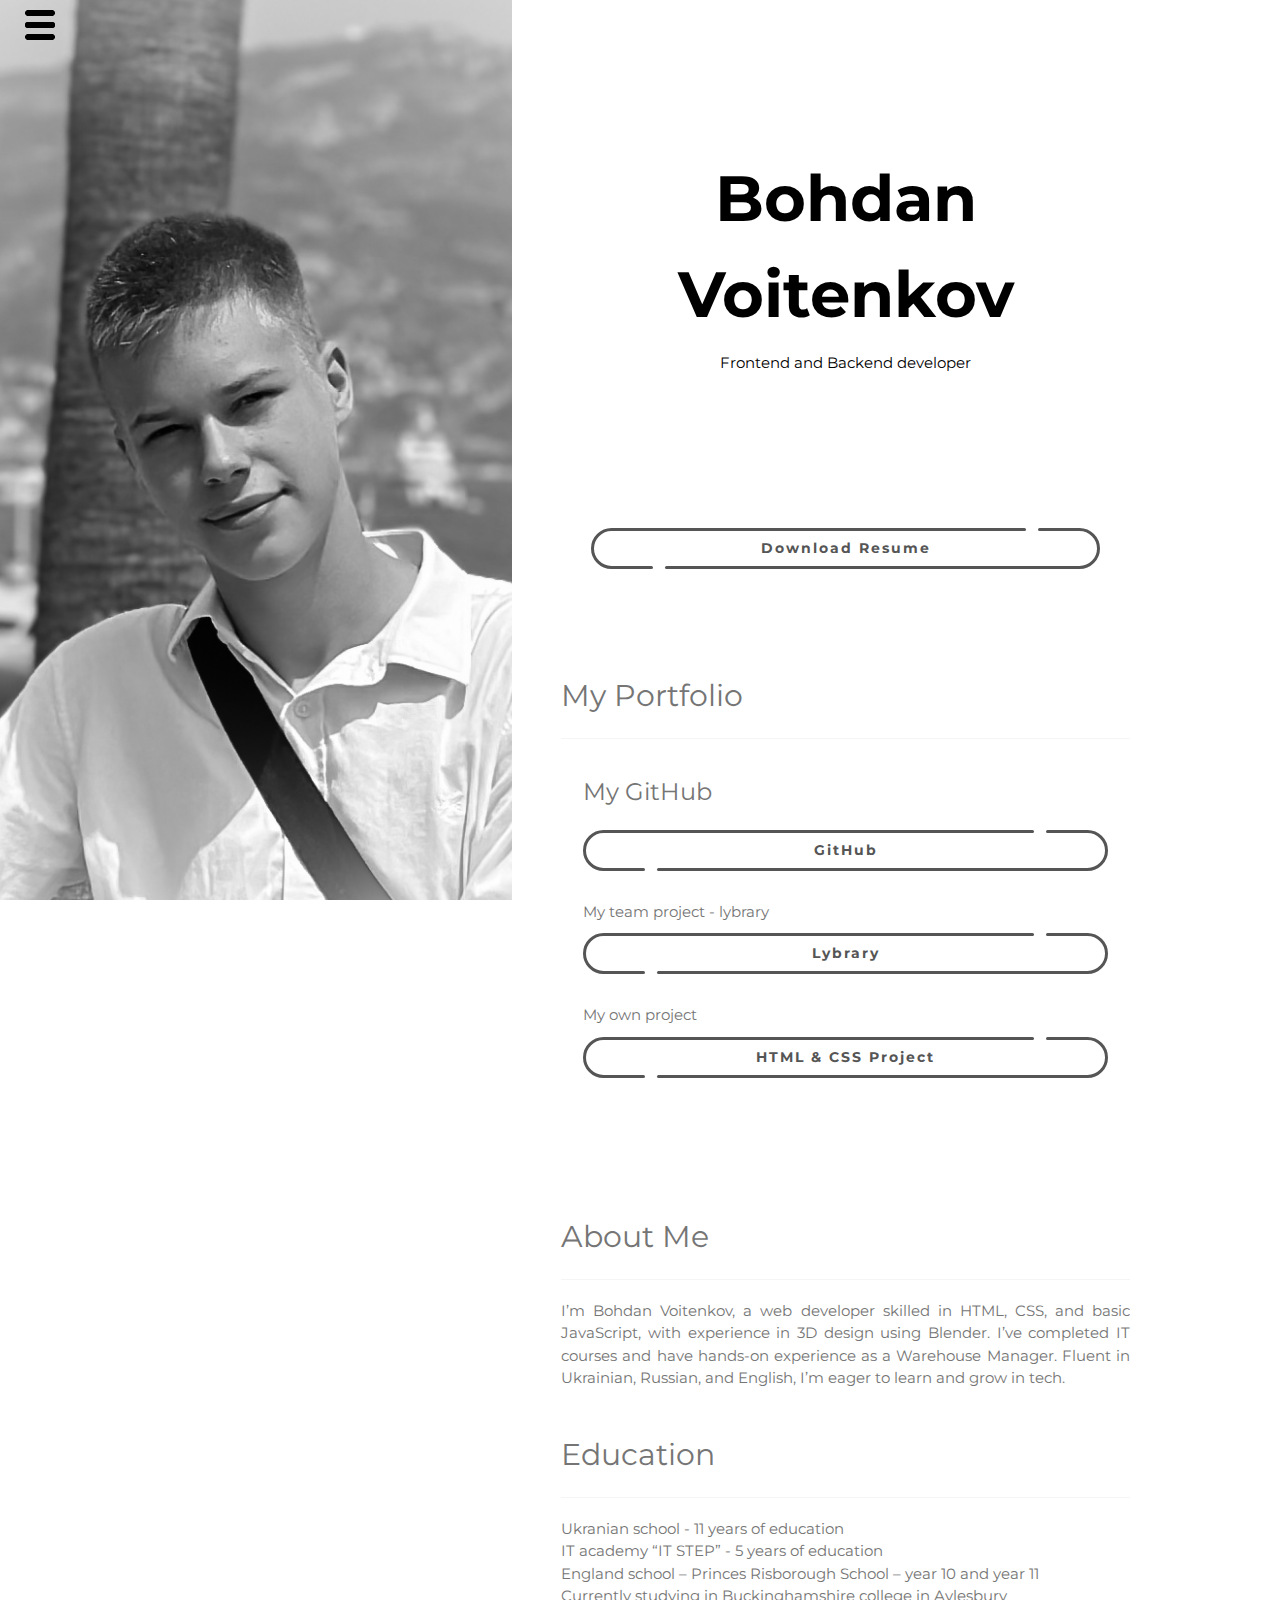
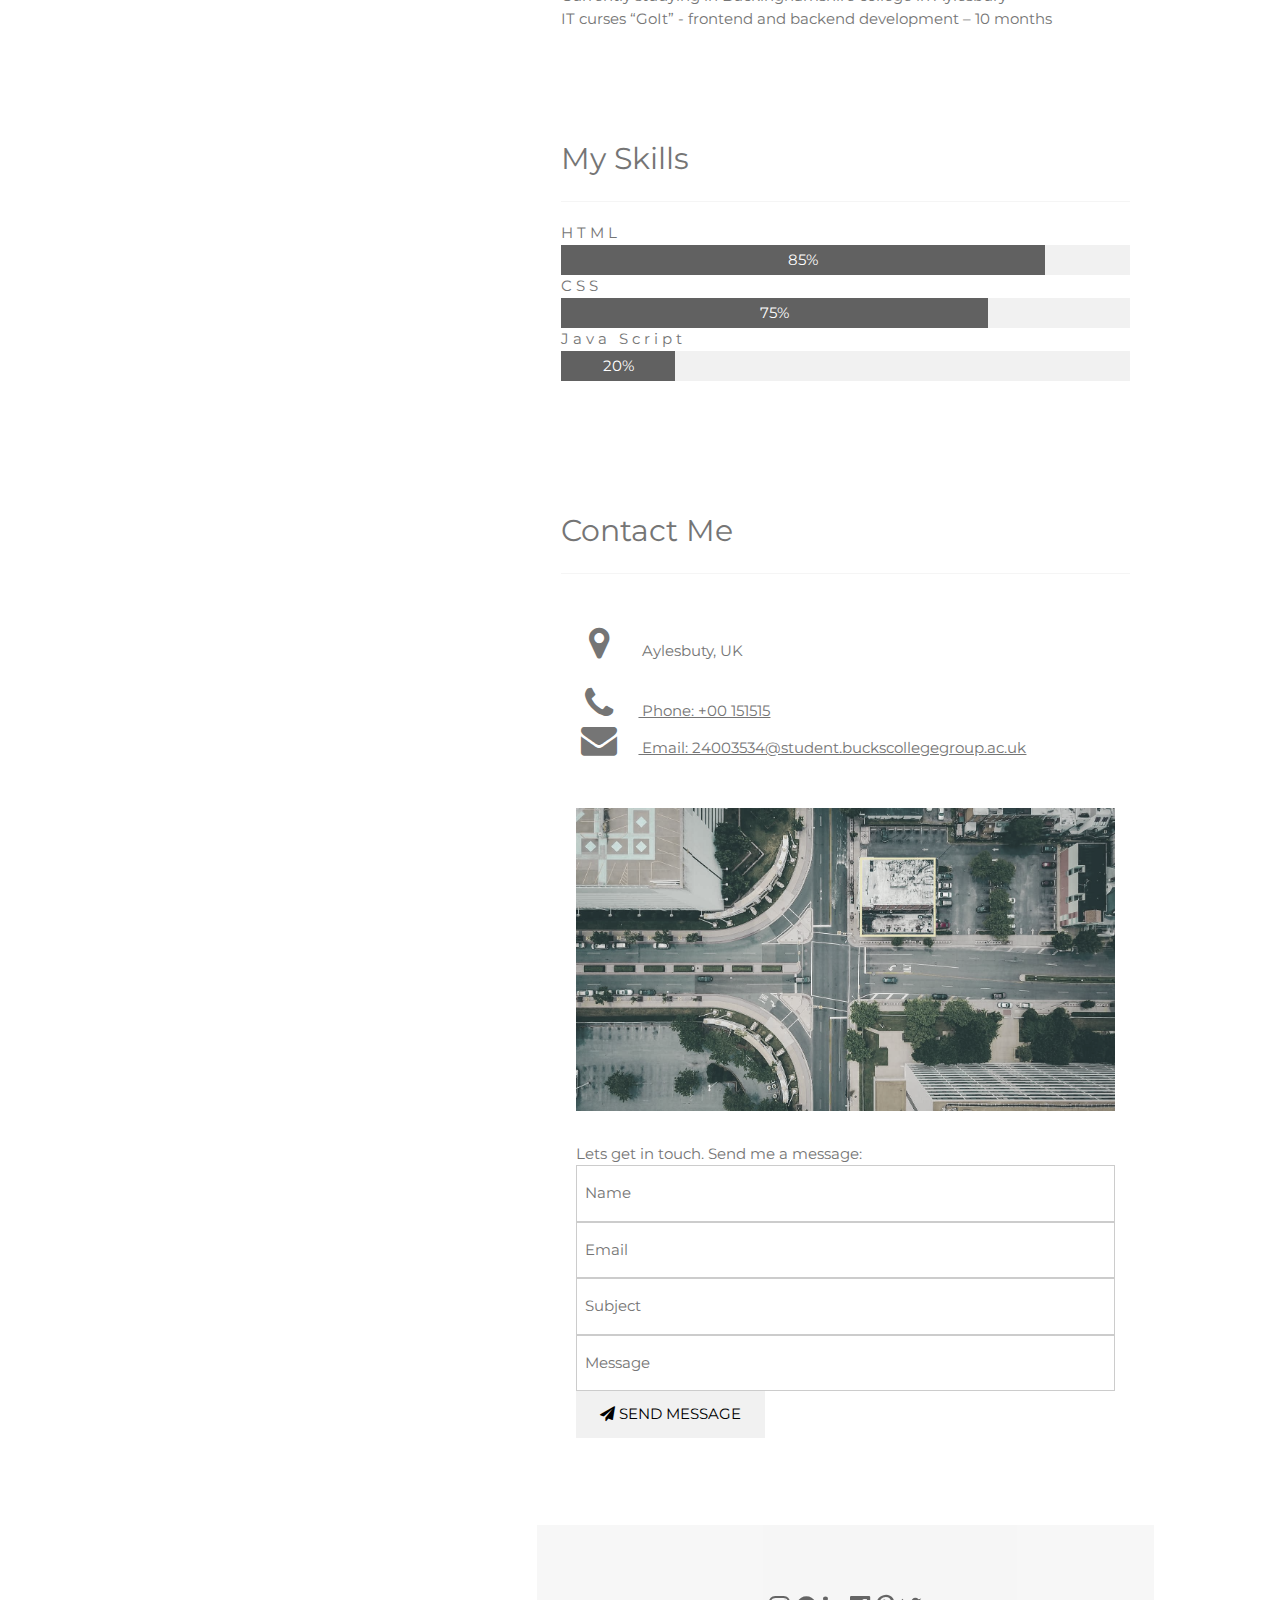
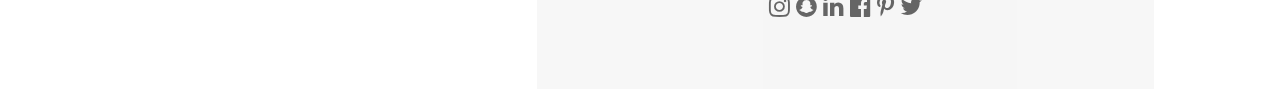
==== commit 988837bb: "pages" ====
--- a/index.html
+++ b/index.html
@@ -4,11 +4,12 @@
 <title>Digital Portfolio</title>
 <meta charset="UTF-8">
 <meta name="viewport" content="width=device-width, initial-scale=1">
-<!-- <link rel="stylesheet" href="https://www.w3schools.com/w3css/4/w3.css"> -->
-<link rel="stylesheet" href="style.css">
- <link rel="stylesheet" href="w3.css">
+<link rel="stylesheet" href="./w3.css">
+<link rel="stylesheet" href="https://www.w3schools.com/w3css/4/w3.css">
 <link rel="stylesheet" href="https://fonts.googleapis.com/css?family=Montserrat">
 <link rel="stylesheet" href="https://cdnjs.cloudflare.com/ajax/libs/font-awesome/4.7.0/css/font-awesome.min.css">
+<link rel="stylesheet" href="./style.css">
+
 <!-- Подключение внешнего CSS-файла -->
 
 
@@ -33,6 +34,7 @@
         <li><a href="./pages/about.html">About</a></li>
         <li><a href="./pages/education.html">Education</a></li>
         <li><a href="./pages/skills.html">Skills</a></li>
+        <li><a href="./pages/contact.html">Contact Me</a></li>
       
     </ul>
   </div>
@@ -165,7 +167,7 @@
     </div>
 
 
-    <div class="w3-content w3-justify w3-text-grey w3-padding-32" id="about">
+    <div class="w3-content w3-justify w3-text-grey w3-padding-32 skills" id="about">
       <h2>My Skills</h2>
       <hr class="w3-opacity">
     <div class="skills" id="skills">
@@ -185,18 +187,24 @@
   </div>
   </div>
 
+
+
+    <!-- start Contact Section ---------------------->
+
+
   <div class="w3-padding-32 w3-content w3-text-grey" id="contact" style="margin-bottom:64px">
     <h2>Contact Me</h2>
     <hr class="w3-opacity">
     <div class="contact-section">
     <div class="w3-section contact-way">
       
-      <p><i class="fa fa-map-marker fa-fw w3-xxlarge w3-margin-right"></i> Aylesbuty, UK</p>
-      <a href="tel:+00 151515"><i class="fa fa-phone fa-fw w3-xxlarge w3-margin-right"></i> Phone: +00 151515</a>
-      <a href="mailto:24003534@student.buckscollegegroup.ac.uk"><i class="fa fa-envelope fa-fw w3-xxlarge w3-margin-right"> </i> Email: 24003534@student.buckscollegegroup.ac.uk</a>
-    </div>
-    
-    <!-- Image of location/map -->
+      <p><i class="fa fa-map-marker fa-fw w3-xxlarge w3-margin-right"></i> Aylesbuty, UK</p> <br>
+      <a href="tel:+00 151515"><i class="fa fa-phone fa-fw w3-xxlarge w3-margin-right"></i> Phone: +00 151515</a> <br>
+      <a href="mailto:24003534@student.buckscollegegroup.ac.uk"><i class="fa fa-envelope fa-fw w3-xxlarge w3-margin-right"> </i> Email: 24003534@student.buckscollegegroup.ac.uk</a> <br>
+
+    </div>
+    
+
     <img src="./img/map.jpg" class="w3-image w3-greyscale" style="width:100%;margin:32px 0">
    
     <p>Lets get in touch. Send me a message:</p>
@@ -216,6 +224,8 @@
     
   </div> 
   <!-- End Contact Section -->
+
+  
     
   
 
@@ -224,12 +234,14 @@
     <a href="https://www.instagram.com/" target="_blank"><i class="fa fa-instagram w3-hover-opacity"></i></a>
     <a href="https://www.snapchat.com/" target="_blank"><i class="fa fa-snapchat w3-hover-opacity"></i></a>
     <a href="https://www.linkedin.com/" target="_blank"><i class="fa fa-linkedin w3-hover-opacity"></i></a>
+    <a href="https://en-gb.facebook.com/"><i class="fa fa-facebook-official w3-hover-opacity"></i></a>
+    <a href="https://www.pinterest.com/"><i class="fa fa-pinterest-p w3-hover-opacity"></i></a>
+    <a href="https://x.com/"><i class="fa fa-twitter w3-hover-opacity"></i></a>
 
     
   <!-- End footer -->
   </footer>
 
-    
 
   <script src="script.js"></script>
   
--- a/style.css
+++ b/style.css
@@ -4,8 +4,10 @@
 .w3-row-padding img {margin-bottom: 12px}
 
 a {
-  text-decoration: none;
-}
+  /* text-decoration: none; */
+  
+}
+
 
 
 
@@ -479,4 +481,14 @@
     }
     .contact-way {
       flex-direction: column;
-    }+    }
+
+    .skills {
+      margin-bottom: 15px;
+    }
+
+        a:hover,
+        a:focus {
+          /* color:#000000; */
+          text-decoration: underline
+        }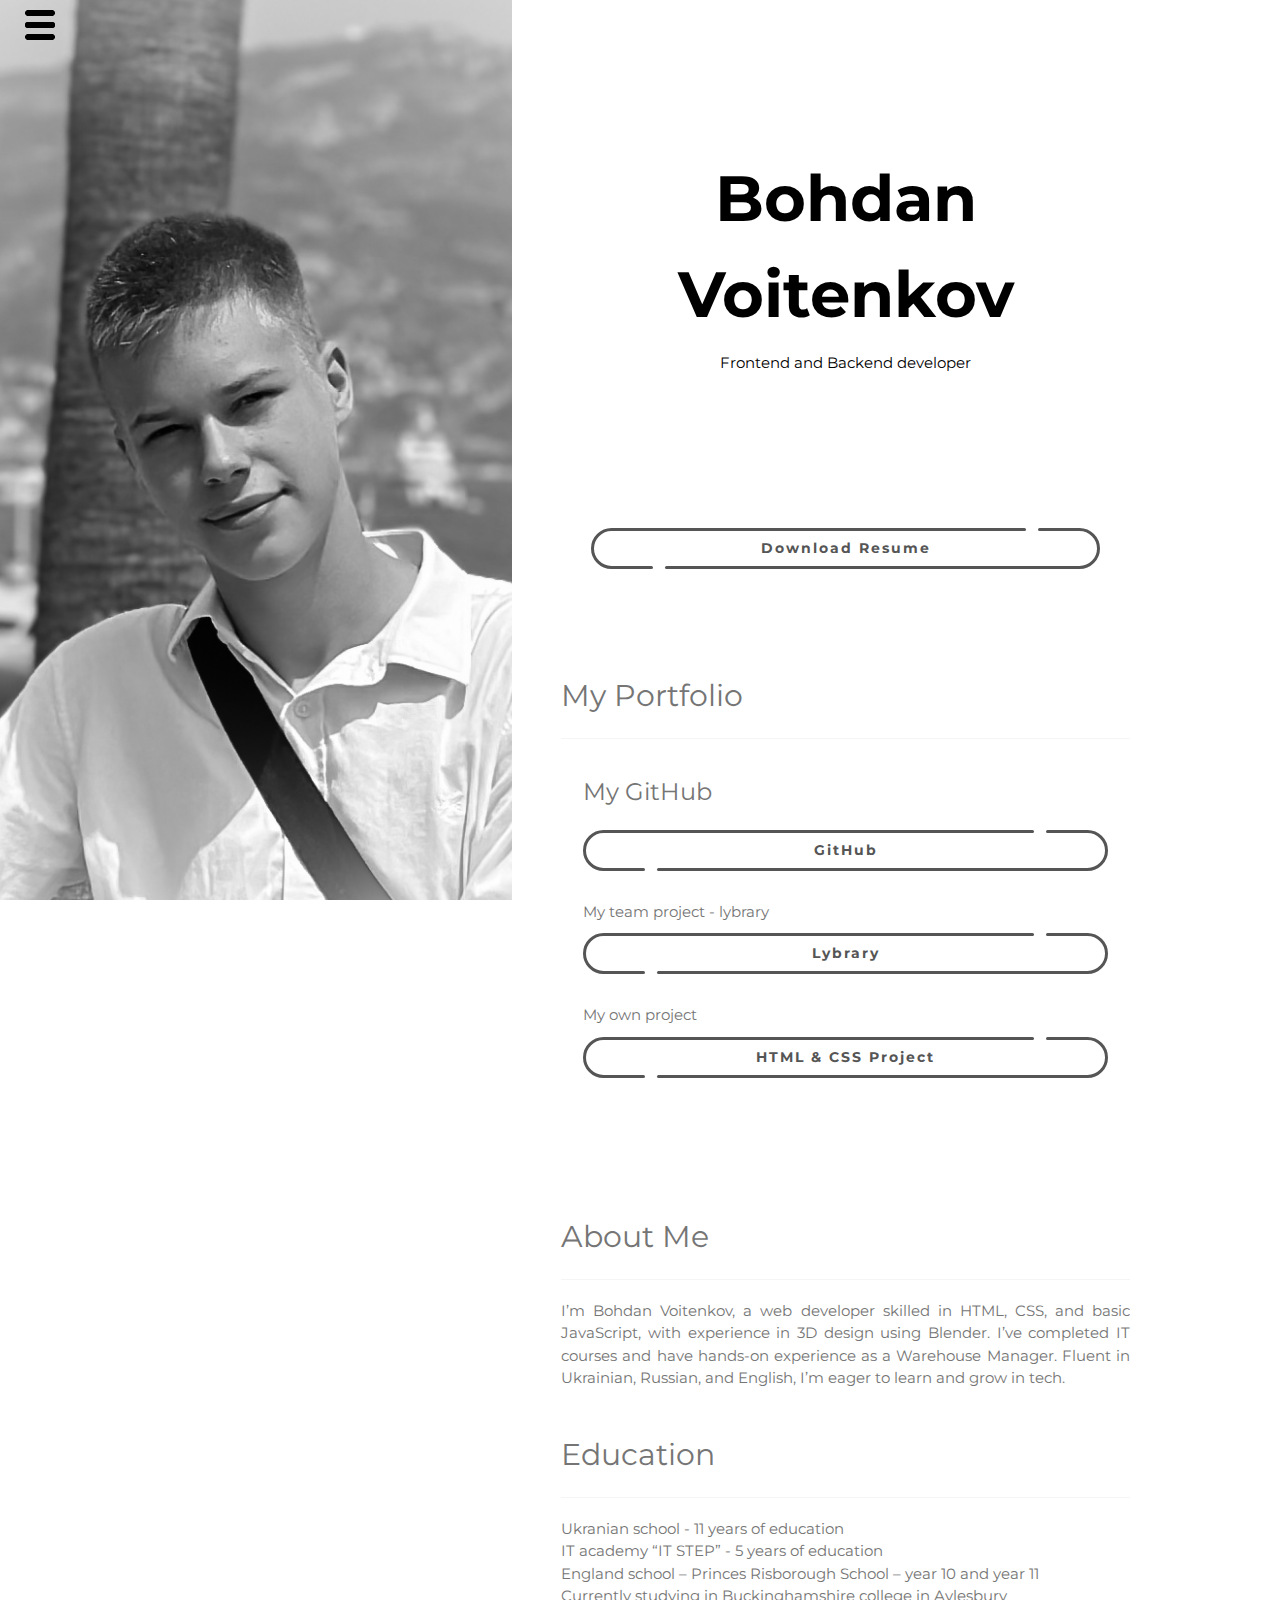
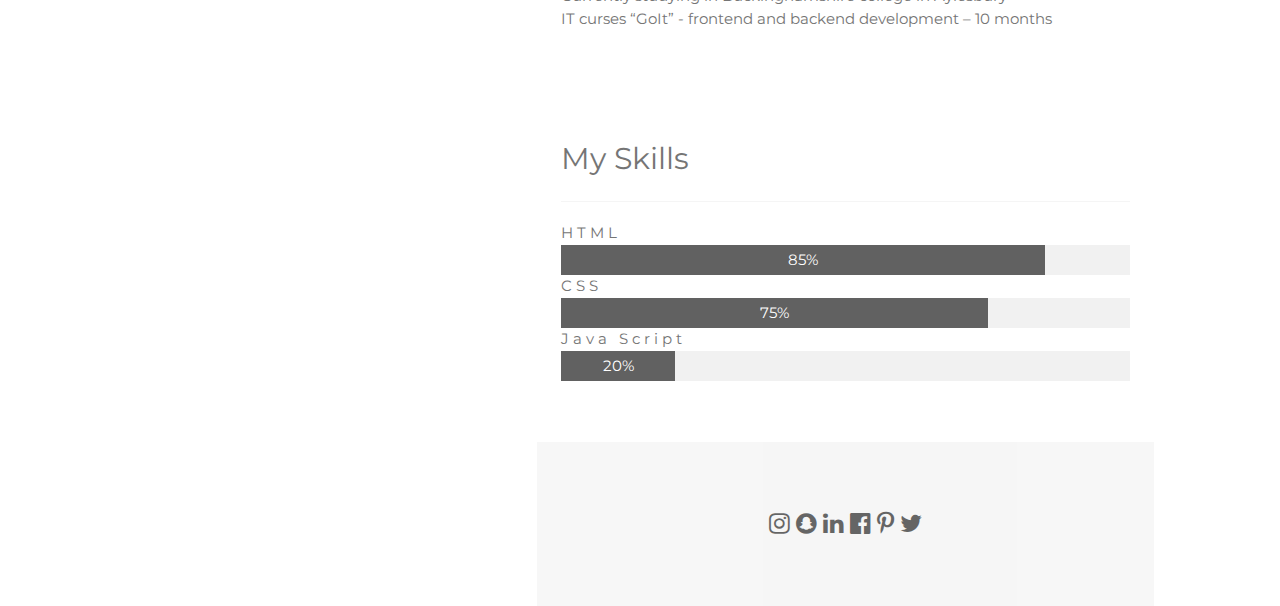
==== commit d6059c5f: "hover" ====
--- a/index.html
+++ b/index.html
@@ -192,37 +192,7 @@
     <!-- start Contact Section ---------------------->
 
 
-  <div class="w3-padding-32 w3-content w3-text-grey" id="contact" style="margin-bottom:64px">
-    <h2>Contact Me</h2>
-    <hr class="w3-opacity">
-    <div class="contact-section">
-    <div class="w3-section contact-way">
-      
-      <p><i class="fa fa-map-marker fa-fw w3-xxlarge w3-margin-right"></i> Aylesbuty, UK</p> <br>
-      <a href="tel:+00 151515"><i class="fa fa-phone fa-fw w3-xxlarge w3-margin-right"></i> Phone: +00 151515</a> <br>
-      <a href="mailto:24003534@student.buckscollegegroup.ac.uk"><i class="fa fa-envelope fa-fw w3-xxlarge w3-margin-right"> </i> Email: 24003534@student.buckscollegegroup.ac.uk</a> <br>
-
-    </div>
-    
-
-    <img src="./img/map.jpg" class="w3-image w3-greyscale" style="width:100%;margin:32px 0">
-   
-    <p>Lets get in touch. Send me a message:</p>
-    <form action="/action_page.php" target="_blank">
-      <p><input class="w3-input w3-padding-16 w3-border" type="text" placeholder="Name" required name="Name"></p>
-      <p><input class="w3-input w3-padding-16 w3-border" type="text" placeholder="Email" required name="Email"></p>
-      <p><input class="w3-input w3-padding-16 w3-border" type="text" placeholder="Subject" required name="Subject"></p>
-      <p><input class="w3-input w3-padding-16 w3-border" type="text" placeholder="Message" required name="Message"></p>
-      <p>
-        <button class="w3-button w3-light-grey w3-padding-large" type="submit">
-          <i class="fa fa-paper-plane"></i> SEND MESSAGE
-        </button>
-      </p>
-    </form>
-  
-    </div>
-    
-  </div> 
+
   <!-- End Contact Section -->
 
   
@@ -247,3 +217,5 @@
   
 
 </body> 
+
+
--- a/style.css
+++ b/style.css
@@ -486,9 +486,4 @@
     .skills {
       margin-bottom: 15px;
     }
-
-        a:hover,
-        a:focus {
-          /* color:#000000; */
-          text-decoration: underline
-        }+     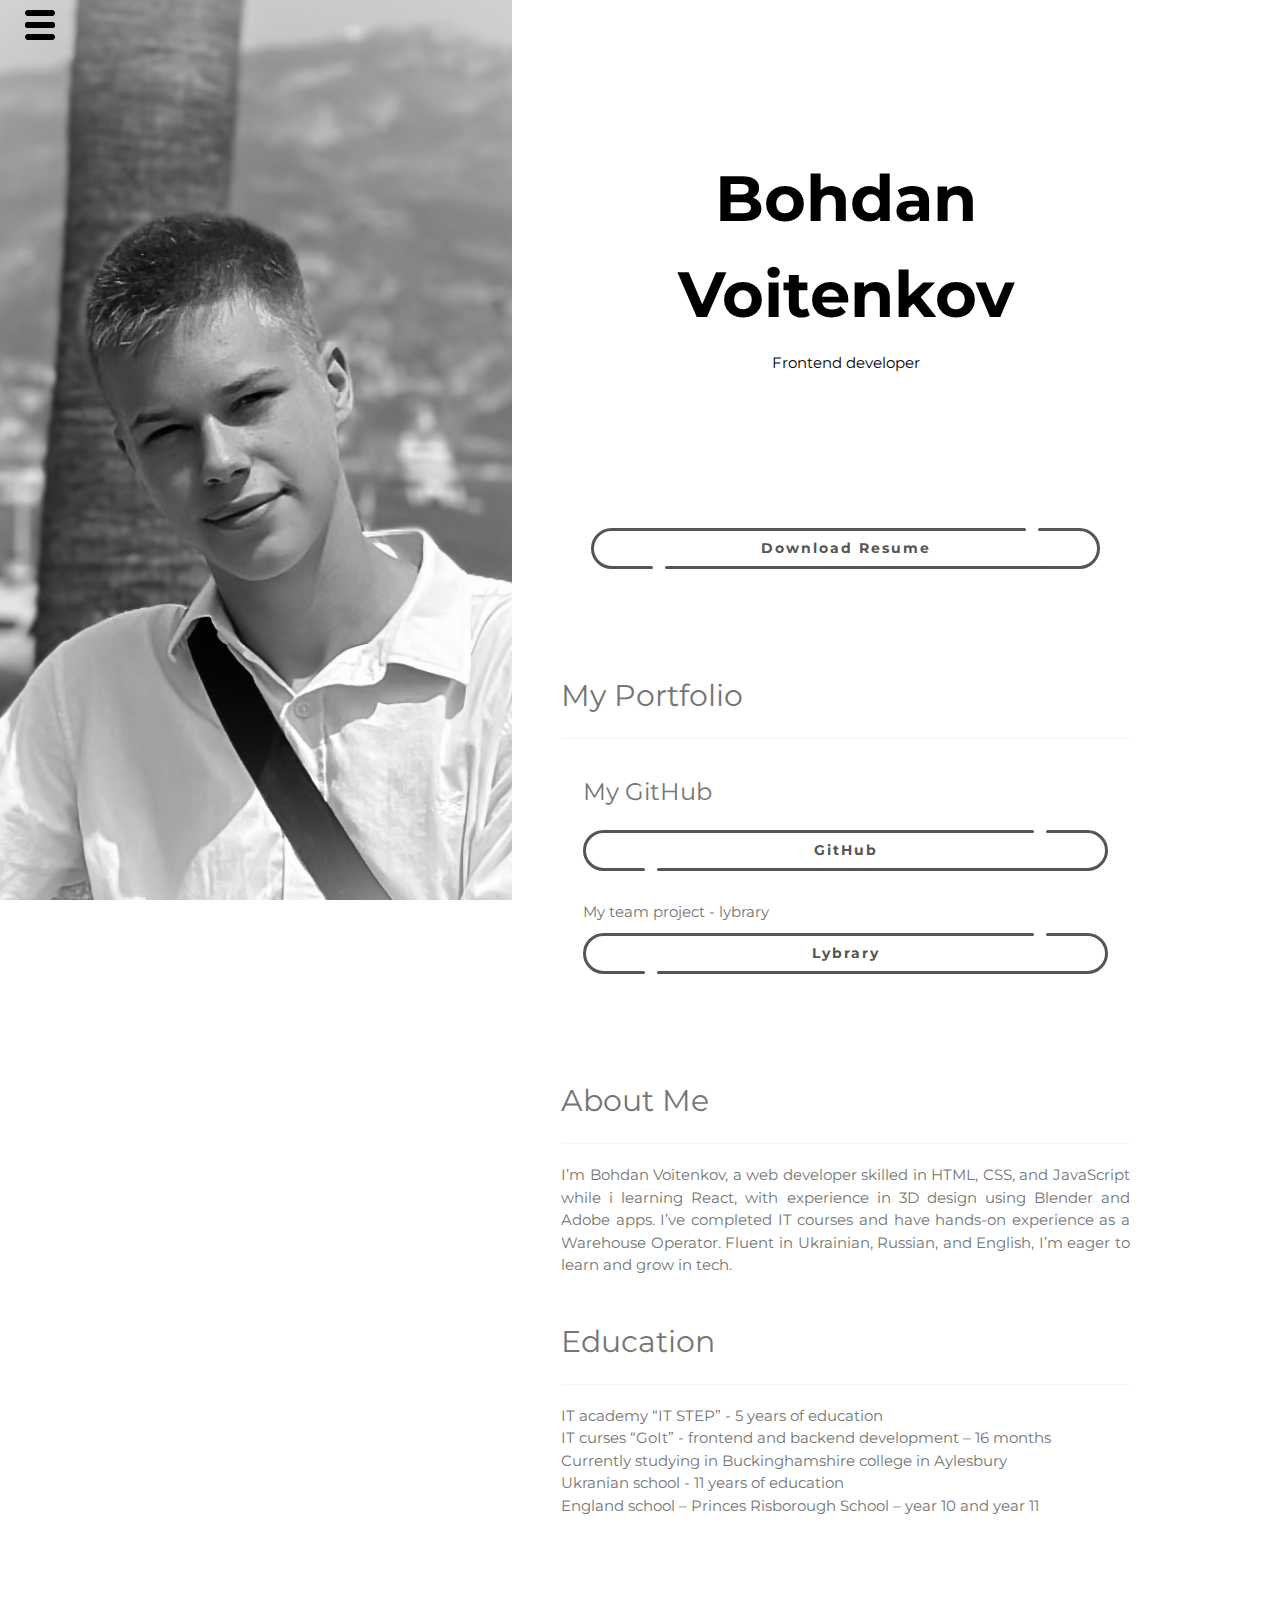
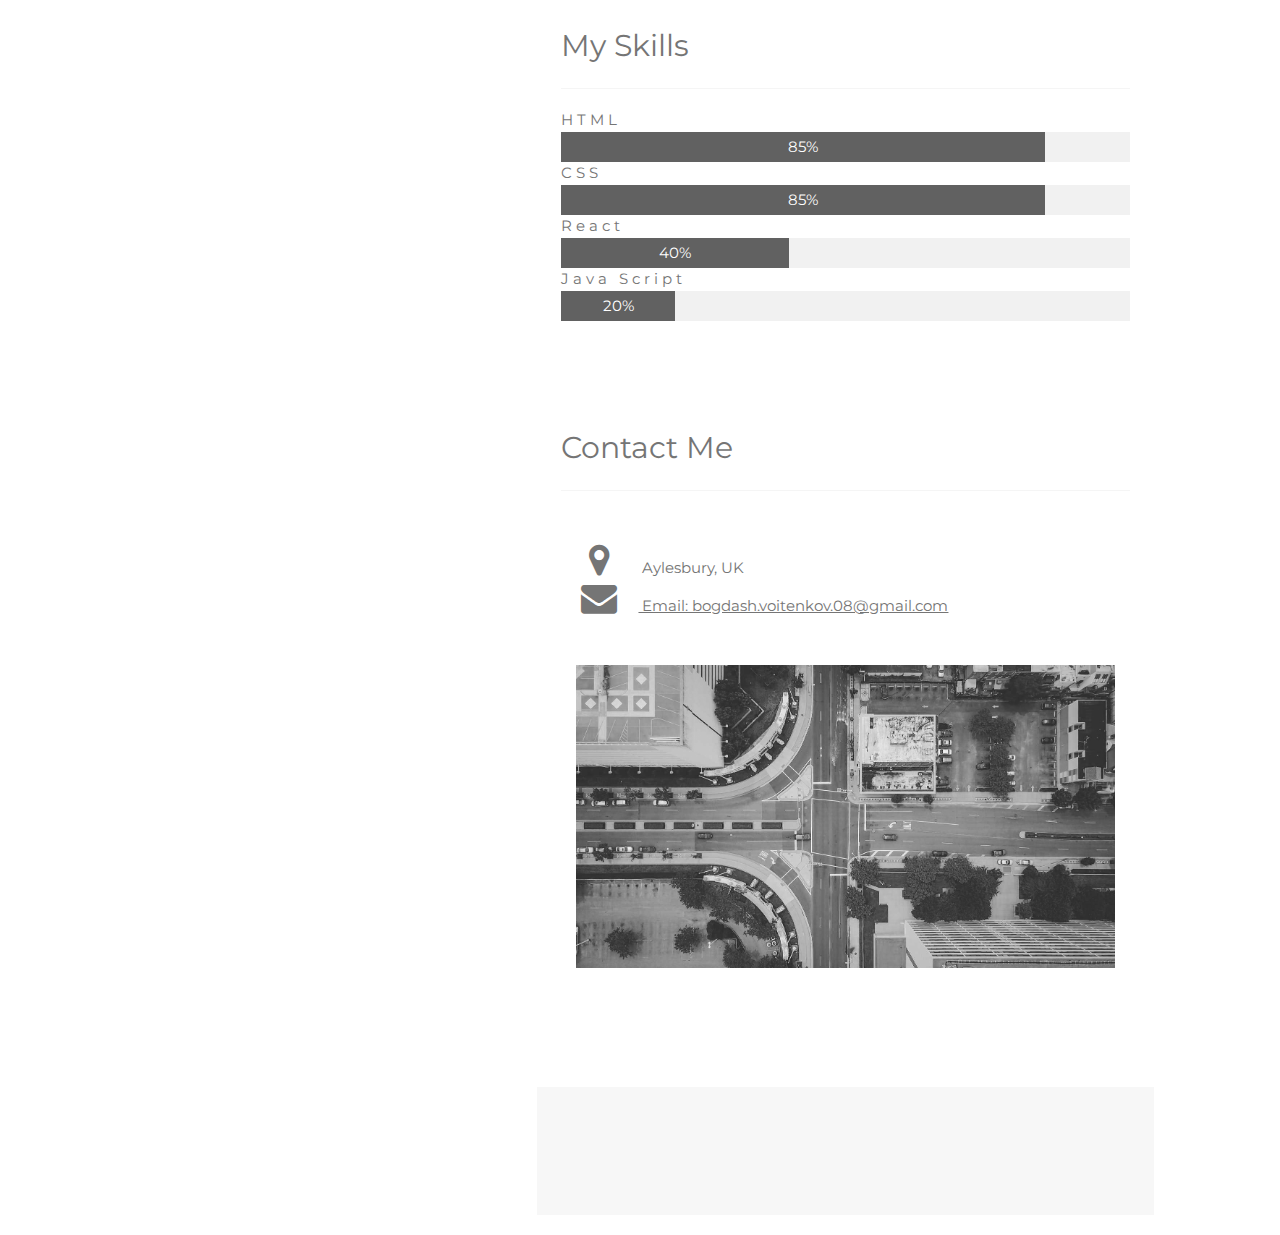
==== commit a0b2e66d: "update" ====
--- a/index.html
+++ b/index.html
@@ -34,7 +34,7 @@
         <li><a href="./pages/about.html">About</a></li>
         <li><a href="./pages/education.html">Education</a></li>
         <li><a href="./pages/skills.html">Skills</a></li>
-        <li><a href="./pages/contact.html">Contact Me</a></li>
+        <!-- <li><a href="./pages/contact.html">Contact Me</a></li> -->
       
     </ul>
   </div>
@@ -63,7 +63,7 @@
   <!-- Header -->
   <header class="w3-container w3-center" style="padding:128px 16px" id="home">
     <h1 class="w3-jumbo"><b>Bohdan Voitenkov</b></h1>
-    <p style="padding-bottom: 10px;">Frontend and Backend developer</p>
+    <p style="padding-bottom: 10px;">Frontend developer</p>
     <img src="./img/mainphotoblk.jpg" class="w3-image w3-hide-large w3-hide-small w3-round" style="display:block;width:60%;margin:auto;">
     <img src="./img/mainphotoblk.jpg" class="w3-image w3-hide-large w3-hide-medium w3-round" width="1000" height="1333">
     <!-- <button class="w3-button w3-light-grey w3-padding-large w3-margin-top">
@@ -120,7 +120,7 @@
             <div class="button__drow2"></div>
           </a>
         </div>
-        <div class="links">
+        <!-- <div class="links">
           <p>My own project</p>
           <a href="https://kikro1.github.io/goit-markup-hw-04/" target="_blank" class="button type--A">
             <div class="button__line"></div>
@@ -130,7 +130,7 @@
             <div class="button__drow2"></div>
           </a>
         </div>
-      </div>
+      </div> -->
 
       
     <!-- End photo grid -->
@@ -143,24 +143,25 @@
   <div class="w3-content w3-justify w3-text-grey w3-padding-32" id="about">
     <h2>About Me</h2>
     <hr class="w3-opacity">
-    <p>I’m Bohdan Voitenkov, a web developer skilled in HTML, CSS, and basic JavaScript, 
-      with experience in 3D design using Blender. 
-      I’ve completed IT courses and have hands-on experience as a Warehouse Manager.
+    <p>I’m Bohdan Voitenkov, a web developer skilled in HTML, CSS, and JavaScript while i learning React, 
+      with experience in 3D design using Blender and Adobe apps. 
+      I’ve completed IT courses and have hands-on experience as a Warehouse Operator.
        Fluent in Ukrainian, Russian, and English, I’m eager to learn and grow in tech.
     </p>
     <div class="w3-content w3-justify w3-text-grey w3-padding-32" id="education">
       <h2>Education</h2>
       <hr class="w3-opacity">
       <p> 
+
+IT academy “IT STEP” - 5 years of education  <br>
+
+IT curses “GoIt” - frontend and backend development – 16 months  <br>
+
+Currently studying in Buckinghamshire college in Aylesbury  <br>
+
 Ukranian school - 11 years of education <br>
 
-IT academy “IT STEP” - 5 years of education  <br>
-
 England school – Princes Risborough School – year 10 and year 11 <br>
-
-Currently studying in Buckinghamshire college in Aylesbury  <br>
-
-IT curses “GoIt” - frontend and backend development – 10 months  <br>
       </p>
       </div>
       
@@ -178,12 +179,17 @@
     </div>
     <p class="w3-wide">CSS</p>
     <div class="w3-light-grey">
-      <div class="w3-container w3-center w3-padding-small w3-dark-grey" style="width:75%">75%</div>
+      <div class="w3-container w3-center w3-padding-small w3-dark-grey" style="width:85%">85%</div>
+    </div>
+    <p class="w3-wide">React</p>
+    <div class="w3-light-grey">
+      <div class="w3-container w3-center w3-padding-small w3-dark-grey" style="width:40%">40%</div>
     </div>
     <p class="w3-wide">Java Script</p>
     <div class="w3-light-grey">
       <div class="w3-container w3-center w3-padding-small w3-dark-grey" style="width:20%">20%</div>
-    </div><br>
+    </div>
+    
   </div>
   </div>
 
@@ -193,6 +199,36 @@
 
 
 
+  <div class="w3-padding-32 w3-content w3-text-grey" id="contact" style="margin-bottom:64px">
+    <h2>Contact Me</h2>
+    <hr class="w3-opacity">
+    <div class="contact-section"> 
+    <div class="w3-section contact-way">
+      
+      <p><i class="fa fa-map-marker fa-fw w3-xxlarge w3-margin-right"></i> Aylesbury, UK</p>
+      <!-- <a href="tel:+00 151515"><i class="fa fa-phone fa-fw w3-xxlarge w3-margin-right"></i> Phone: +00 151515</a> -->
+      <a href="mailto:bogdash.voitenkov.08@gmail.com"><i class="fa fa-envelope fa-fw w3-xxlarge w3-margin-right"> </i> Email: bogdash.voitenkov.08@gmail.com </a>
+    </div>
+    
+    <!-- Image of location/map -->
+    <img src="./img/mapblk.JPG" class="w3-image w3-greyscale" style="width:100%;margin:32px 0">
+   
+    <!-- <p>Lets get in touch. Send me a message:</p>
+    <form action="/action_page.php" target="_blank">
+      <p><input class="w3-input w3-padding-16 w3-border" type="text" placeholder="Name" required name="Name"></p>
+      <p><input class="w3-input w3-padding-16 w3-border" type="text" placeholder="Email" required name="Email"></p>
+      <p><input class="w3-input w3-padding-16 w3-border" type="text" placeholder="Subject" required name="Subject"></p>
+      <p><input class="w3-input w3-padding-16 w3-border" type="text" placeholder="Message" required name="Message"></p>
+      <p>
+        <button class="w3-button w3-light-grey w3-padding-large" type="submit">
+          <i class="fa fa-paper-plane"></i> SEND MESSAGE
+        </button>
+      </p>
+    </form> -->
+  
+    </div>
+    
+  </div> 
   <!-- End Contact Section -->
 
   
@@ -200,7 +236,7 @@
   
 
   <footer class="w3-container w3-padding-64 w3-light-grey w3-center w3-opacity w3-xlarge" style="margin:-24px">
-
+<!-- 
     <a href="https://www.instagram.com/" target="_blank"><i class="fa fa-instagram w3-hover-opacity"></i></a>
     <a href="https://www.snapchat.com/" target="_blank"><i class="fa fa-snapchat w3-hover-opacity"></i></a>
     <a href="https://www.linkedin.com/" target="_blank"><i class="fa fa-linkedin w3-hover-opacity"></i></a>
@@ -208,7 +244,7 @@
     <a href="https://www.pinterest.com/"><i class="fa fa-pinterest-p w3-hover-opacity"></i></a>
     <a href="https://x.com/"><i class="fa fa-twitter w3-hover-opacity"></i></a>
 
-    
+     -->
   <!-- End footer -->
   </footer>
 
